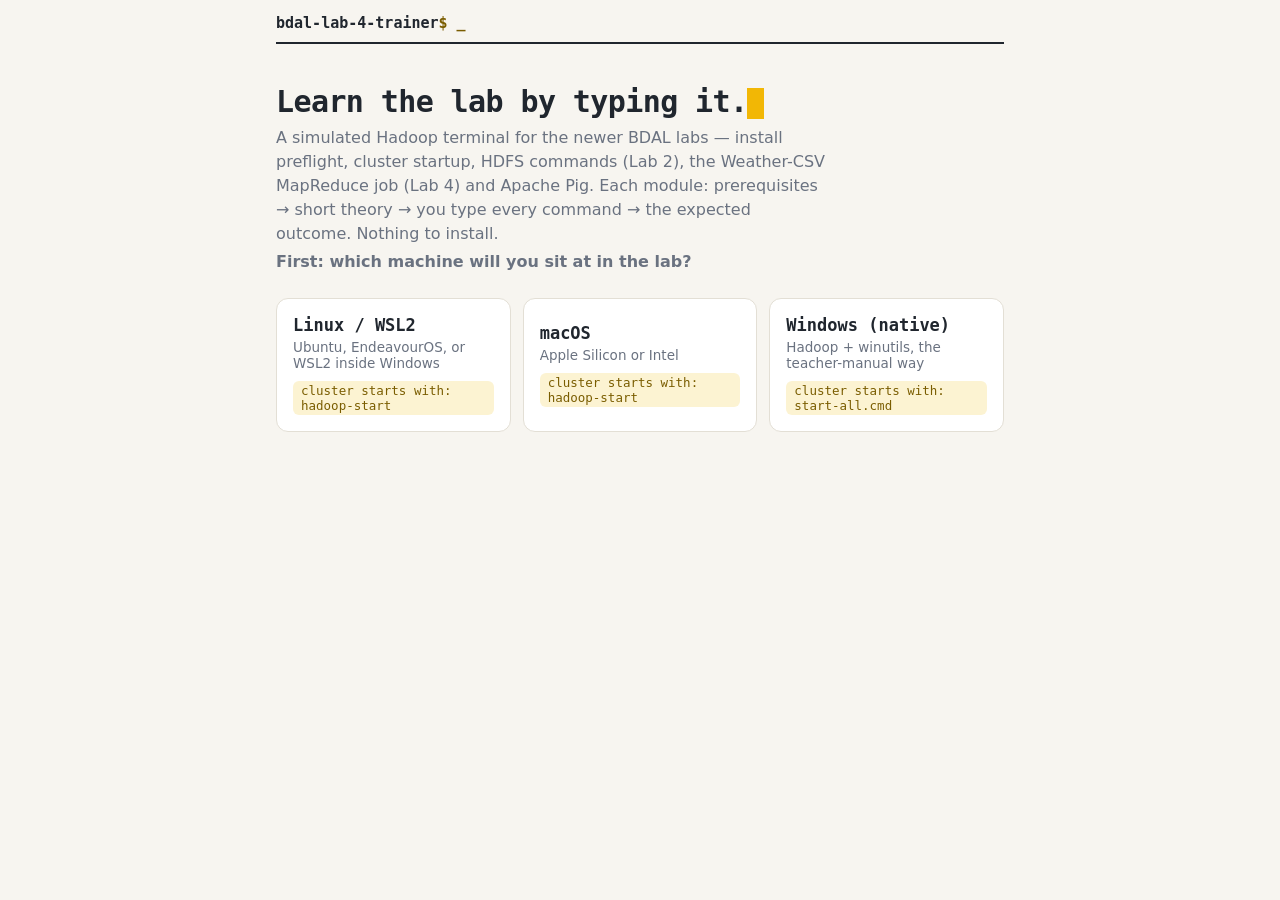
==== index.html @ 5da6accf "BDAL Lab 4 Trainer — preflight, cluster, HDFS, weather-CSV job, Pig in a simulated terminal Forked f" ====
<!doctype html>
<html lang="en">
<head>
<meta charset="utf-8">
<meta name="viewport" content="width=device-width, initial-scale=1">
<title>BDAL Lab 4 Trainer — Weather CSV + Pig, hands-on</title>
<meta name="description" content="Type-to-learn trainer for the BDAL Hadoop labs: cluster startup, HDFS commands (Lab 2) and MapReduce matrix multiplication (Lab 3), in a simulated terminal. Pick your OS and drill the real commands.">
<link rel="icon" href="data:image/svg+xml,%3Csvg xmlns='http://www.w3.org/2000/svg' viewBox='0 0 32 32'%3E%3Crect width='32' height='32' rx='6' fill='%23F2B705'/%3E%3Ctext x='6' y='23' font-family='monospace' font-size='18' font-weight='bold' fill='%2320262E'%3E%24_%3C/text%3E%3C/svg%3E">
<style>
:root {
  --paper: #F7F5F0;
  --card: #FFFFFF;
  --ink: #20262E;
  --muted: #6A7280;
  --line: #E3DFD5;
  --accent: #F2B705;
  --accent-soft: #FCF3D2;
  --accent-ink: #7A5D00;
  --term-bg: #14181D;
  --term-line: #232A33;
  --term-out: #D7DEE8;
  --term-dim: #8A94A3;
  --ok: #2FA36B;
  --ok-soft: #E2F3EA;
  --err: #E05252;
  --err-soft: #FBE9E9;
  --mono: ui-monospace, "Cascadia Code", "JetBrains Mono", Menlo, Consolas, monospace;
  --sans: system-ui, -apple-system, "Segoe UI", Roboto, sans-serif;
}

* { box-sizing: border-box; }
html, body { margin: 0; padding: 0; }
body {
  background: var(--paper);
  color: var(--ink);
  font-family: var(--sans);
  font-size: 16px;
  line-height: 1.5;
  -webkit-font-smoothing: antialiased;
}

#app { max-width: 760px; margin: 0 auto; padding: 0 16px 48px; }

h1, h2, h3, .display {
  font-family: var(--mono);
  letter-spacing: -0.02em;
  line-height: 1.2;
}

a { color: var(--accent-ink); }

/* ---------- header ---------- */
.top {
  display: flex; align-items: center; justify-content: space-between;
  padding: 14px 0 10px; border-bottom: 2px solid var(--ink);
  margin-bottom: 20px;
}
.top .brand { font-family: var(--mono); font-weight: 700; font-size: 15px; cursor: pointer; background: none; border: none; color: var(--ink); padding: 0; }
.top .brand .tail { color: var(--accent-ink); }
.oschip {
  font-family: var(--mono); font-size: 13px; font-weight: 600;
  border: 1.5px solid var(--ink); border-radius: 999px;
  background: var(--accent); color: var(--ink);
  padding: 4px 12px; cursor: pointer;
}
.oschip:hover { background: #ffd23f; }

/* ---------- OS picker ---------- */
.hero { margin: 40px 0 8px; }
.hero h1 { font-size: 30px; margin: 0 0 6px; }
.hero h1 .cursor { display: inline-block; width: 0.55em; height: 1.05em; background: var(--accent); vertical-align: text-bottom; animation: blink 1.2s steps(1) infinite; }
@keyframes blink { 50% { opacity: 0; } }
.hero p { color: var(--muted); margin: 0 0 4px; max-width: 54ch; }
.oslist { display: grid; gap: 12px; grid-template-columns: 1fr; margin-top: 24px; }
@media (min-width: 560px) { .oslist { grid-template-columns: repeat(3, 1fr); } }
.oscard {
  display: block; width: 100%; text-align: left;
  background: var(--card); border: 1.5px solid var(--line); border-radius: 12px;
  padding: 16px; cursor: pointer; font-family: inherit; font-size: inherit; color: inherit;
}
.oscard:hover, .oscard:focus-visible { border-color: var(--ink); }
.oscard .osname { font-family: var(--mono); font-weight: 700; font-size: 17px; display: block; }
.oscard .osdetail { color: var(--muted); font-size: 13.5px; display: block; margin-top: 4px; }
.oscard .oscmd { font-family: var(--mono); font-size: 12.5px; color: var(--accent-ink); background: var(--accent-soft); border-radius: 6px; padding: 2px 8px; display: inline-block; margin-top: 10px; }

/* ---------- home ---------- */
.modlist { display: grid; gap: 14px; }
.modcard {
  background: var(--card); border: 1.5px solid var(--line); border-radius: 12px;
  padding: 16px 16px 14px;
}
.modcard h2 { font-size: 17px; margin: 0 0 2px; }
.modcard .sub { color: var(--muted); font-size: 13.5px; margin: 0 0 12px; }
.modnum { font-family: var(--mono); font-size: 12px; color: var(--accent-ink); background: var(--accent-soft); border-radius: 6px; padding: 1px 8px; display: inline-block; margin-bottom: 8px; }
.btnrow { display: flex; gap: 8px; flex-wrap: wrap; }
.btn {
  font-family: var(--mono); font-size: 13.5px; font-weight: 600;
  border: 1.5px solid var(--ink); border-radius: 8px;
  background: var(--ink); color: #fff; padding: 8px 14px; cursor: pointer;
}
.btn:hover { background: #3a4250; border-color: #3a4250; }
.btn.ghost { background: transparent; color: var(--ink); }
.btn.ghost:hover { background: var(--accent-soft); }
.btn:disabled { opacity: 0.4; cursor: not-allowed; }
.done { color: var(--ok); font-weight: 700; }
.lockhint { color: var(--muted); font-size: 13px; margin-top: 6px; }
.footer { margin-top: 32px; color: var(--muted); font-size: 12.5px; border-top: 1px solid var(--line); padding-top: 14px; }
.footer button { background: none; border: none; color: var(--muted); text-decoration: underline; cursor: pointer; font-size: 12.5px; padding: 0; }

/* ---------- step screen ---------- */
.runhead { display: flex; align-items: baseline; justify-content: space-between; gap: 12px; margin-bottom: 6px; }
.runhead .runtitle { font-family: var(--mono); font-weight: 700; font-size: 14px; }
.runhead .count { font-family: var(--mono); font-size: 12.5px; color: var(--muted); white-space: nowrap; }
.bar { height: 6px; background: var(--line); border-radius: 999px; overflow: hidden; margin-bottom: 18px; }
.bar > div { height: 100%; background: var(--accent); border-radius: 999px; transition: width 0.3s ease; }

.theory {
  background: var(--card); border-left: 4px solid var(--accent);
  border-radius: 0 10px 10px 0; padding: 10px 14px; margin-bottom: 12px;
  font-size: 14.5px;
}
.note {
  background: var(--ok-soft); border-left: 4px solid var(--ok);
  border-radius: 0 10px 10px 0; padding: 8px 14px; margin-bottom: 12px; font-size: 13.5px;
}
.question { font-size: 16.5px; font-weight: 650; margin: 0 0 12px; }
.question .qlabel { font-family: var(--mono); font-size: 11.5px; font-weight: 700; color: var(--accent-ink); text-transform: uppercase; letter-spacing: 0.08em; display: block; margin-bottom: 2px; }

/* ---------- anatomy (first-encounter teaching) ---------- */
.anatomy {
  background: var(--card); border: 1.5px dashed var(--accent);
  border-radius: 10px; padding: 10px 14px; margin-bottom: 12px;
}
.anatomy .alabel {
  font-family: var(--mono); font-size: 11px; font-weight: 700; color: var(--accent-ink);
  text-transform: uppercase; letter-spacing: 0.08em; margin-bottom: 8px;
}
.anatomy .arow { display: grid; grid-template-columns: minmax(72px, auto) 1fr; gap: 4px 10px; align-items: baseline; padding: 3px 0; }
.anatomy .arow code {
  font-family: var(--mono); font-size: 13px; font-weight: 700;
  background: var(--accent-soft); border-radius: 6px; padding: 1px 8px;
  justify-self: start; word-break: break-all;
}
.anatomy .arow span { font-size: 13.5px; color: var(--muted); }

/* ---------- terminal ---------- */
.term {
  background: var(--term-bg); border-radius: 12px; overflow: hidden;
  border: 1.5px solid var(--term-line);
}
.term .tbar { display: flex; align-items: center; gap: 6px; padding: 8px 12px; background: var(--term-line); }
.term .tbar .dot { width: 10px; height: 10px; border-radius: 50%; background: #46505c; }
.term .tbar .tname { font-family: var(--mono); font-size: 11.5px; color: var(--term-dim); margin-left: 6px; }
.scrollback {
  font-family: var(--mono); font-size: 13px; line-height: 1.45;
  color: var(--term-out); padding: 12px 14px 4px;
  max-height: 40vh; min-height: 90px; overflow-y: auto; white-space: pre-wrap; word-break: break-all;
}
.scrollback .in { color: #fff; }
.scrollback .in .pr { color: var(--accent); }
.scrollback .out { color: var(--term-dim); }
.scrollback .bad { color: var(--err); }
.scrollback .good { color: var(--ok); font-weight: 700; }
.inline-input { display: flex; align-items: center; gap: 8px; padding: 6px 14px 12px; }
.inline-input .pr { font-family: var(--mono); font-size: 13px; color: var(--accent); white-space: nowrap; }
.inline-input input {
  flex: 1; background: none; border: none; outline: none;
  font-family: var(--mono); font-size: 16px; color: #fff; caret-color: var(--accent);
  padding: 6px 0; min-width: 0;
}

.stepactions { display: flex; gap: 8px; align-items: center; margin-top: 14px; flex-wrap: wrap; }
.hintbox {
  background: var(--accent-soft); border-left: 4px solid var(--accent);
  border-radius: 0 10px 10px 0; padding: 8px 14px; margin-top: 12px; font-size: 14px;
}
.hintbox code, .theory code, .note code { font-family: var(--mono); font-size: 0.92em; background: rgba(0,0,0,0.06); border-radius: 4px; padding: 0 4px; }
.tally { font-family: var(--mono); font-size: 12px; color: var(--muted); margin-left: auto; }

/* ---------- summary ---------- */
.summary { text-align: center; padding: 40px 0; }
.summary h2 { font-size: 24px; }
.summary .big { font-family: var(--mono); font-size: 44px; font-weight: 700; color: var(--accent-ink); }
.summary p { color: var(--muted); }

/* ---------- test mode ---------- */
.testlog { font-family: var(--mono); font-size: 13px; white-space: pre-wrap; background: var(--card); border-radius: 10px; padding: 14px; }
.testlog .p { color: var(--ok); }
.testlog .f { color: var(--err); }

:focus-visible { outline: 2px solid var(--accent-ink); outline-offset: 2px; }

@media (prefers-reduced-motion: reduce) {
  * { animation: none !important; transition: none !important; }
}

</style>
</head>
<body>
<div id="app"></div>
<script>
/* BDAL Lab 4 Trainer — simulator engine (pure, no DOM).
 * Works in browser (globalThis.BDALEngine) and node (module.exports). */
(function (root) {
'use strict';

var WARN = 'WARN util.NativeCodeLoader: Unable to load native-hadoop library for your platform... using builtin-java classes where applicable';

var WEATHER_CSV = [
  '2025-03-01, 32, 55, Clear', '2025-03-02, 28, 60, Partly Cloudy', '2025-03-03, 15, 70, Rain',
  '2025-03-04, 10, 75, Rain', '2025-03-05, 5, 80, Snow', '2025-03-06, 35, 50, Sunny',
  '2025-03-07, 38, 45, Heatwave', '2025-03-08, 12, 65, Cloudy', '2025-03-09, 8, 85, Snow',
  '2025-03-10, 25, 58, Clear', '2025-03-11, 20, 63, Drizzle', '2025-03-12, 30, 55, Sunny',
  '2025-03-13, 28, 57, Clear', '2025-03-14, 22, 60, Cloudy', '2025-03-15, 18, 67, Rain',
  '2025-03-16, 12, 70, Storm', '2025-03-17, 5, 90, Snow', '2025-03-18, 7, 80, Snow',
  '2025-03-19, 14, 75, Foggy', '2025-03-20, 30, 50, Sunny', '2025-03-21, 33, 45, Clear',
  '2025-03-22, 40, 40, Heatwave', '2025-03-23, 10, 80, Rain', '2025-03-24, 6, 85, Snow',
  '2025-03-25, 15, 70, Rain', '2025-03-26, 22, 65, Partly Cloudy', '2025-03-27, 35, 55, Clear',
  '2025-03-28, 18, 60, Drizzle', '2025-03-29, 25, 58, Cloudy', '2025-03-30, 30, 52, Sunny',
  '2025-03-31, 12, 75, Thunderstorm'
].join('\n');

var JAVA_SRC = '// WeatherDataProcessor.java — Mapper classifies each day, Reducer passes through (see lab folder)';

var STUDENTS_CSV = '1,John,18,A\n2,Alice,19,B\n3,Bob,17,A\n4,David,20,B';
var SCORES_CSV = '1,Math,85\n2,Math,78\n3,Science,90\n4,Math,88';
var SCRIPT_PIG = [
  "students = LOAD 'students.csv' USING PigStorage(',')",
  '    AS (student_id:int, name:chararray, age:int, grade:chararray);',
  '',
  "scores = LOAD 'scores.csv' USING PigStorage(',')",
  '    AS (student_id:int, subject:chararray, score:int);',
  '',
  'filtered_students = FILTER students BY age > 18;',
  'projected_students = FOREACH filtered_students GENERATE name, grade;',
  'sorted_students = ORDER projected_students BY name ASC;',
  'grouped_scores = GROUP scores BY subject;',
  'joined_data = JOIN students BY student_id, scores BY student_id;',
  '',
  'DUMP sorted_students;',
  'DUMP grouped_scores;',
  'DUMP joined_data;'
].join('\n');

function dir(children) { return { type: 'dir', children: children || {} }; }
function file(content) { return { type: 'file', content: content || '' }; }

function createState(os) {
  var local = dir();
  var cwd;
  if (os === 'windows') {
    local.children['C:'] = dir({
      BDA: dir({
        'command3.txt': file('this file moves into hdfs'),
        'exampleput.txt': file('uploaded with put'),
        'Weather.csv': file(WEATHER_CSV),
        'WeatherDataProcessor.java': file(JAVA_SRC)
      }),
      piglab: dir({
        'students.csv': file(STUDENTS_CSV),
        'scores.csv': file(SCORES_CSV),
        'script.pig': file(SCRIPT_PIG)
      })
    });
    cwd = ['C:', 'BDA'];
  } else {
    local.children['~'] = dir({
      kit: dir({
        'Lab-2-HDFS-Basic-Commands': dir({
          'command3.txt': file('this file moves into hdfs'),
          'exampleput.txt': file('uploaded with put')
        })
      }),
      weather: dir({
        'WeatherDataProcessor.java': file(JAVA_SRC),
        'Weather.csv': file(WEATHER_CSV)
      }),
      piglab: dir({
        'students.csv': file(STUDENTS_CSV),
        'scores.csv': file(SCORES_CSV),
        'script.pig': file(SCRIPT_PIG)
      })
    });
    cwd = ['~'];
  }
  return {
    os: os,
    clusterUp: false,
    hdfs: dir({ tmp: dir(), user: dir() }),
    local: local,
    cwd: cwd,
    compiled: false,
    jarBuilt: false,
    jobRuns: 0,
    pids: null,
    pidSeed: 4100
  };
}

// ---------- helpers ----------

function tokenize(input) {
  var tokens = [], cur = '', q = null;
  for (var i = 0; i < input.length; i++) {
    var c = input[i];
    if (q) {
      if (c === q) { q = null; } else { cur += c; }
    } else if (c === '"' || c === "'") {
      q = c;
    } else if (/\s/.test(c)) {
      if (cur) { tokens.push(cur); cur = ''; }
    } else {
      cur += c;
    }
  }
  if (cur) tokens.push(cur);
  return tokens;
}

function ok(output) { return { output: output, ok: true }; }
function err(output) { return { output: output, ok: false }; }

function isUnix(state) { return state.os !== 'windows'; }

// local path -> array of segments from local root, or null if malformed
function localSegs(state, p) {
  p = p.replace(/\\/g, '/');
  var segs;
  if (/^[A-Za-z]:/.test(p)) {
    segs = p.split('/').filter(Boolean);
    segs[0] = segs[0].toUpperCase();
  } else if (p === '~' || p.indexOf('~/') === 0) {
    segs = ['~'].concat(p.slice(2).split('/').filter(Boolean));
  } else if (p.indexOf('/') === 0) {
    // absolute unix path — map /home-ish onto '~' root for simplicity
    segs = ['~'].concat(p.split('/').filter(Boolean));
  } else {
    segs = state.cwd.concat(p.split('/').filter(Boolean));
  }
  var out = [];
  for (var i = 0; i < segs.length; i++) {
    if (segs[i] === '.') continue;
    else if (segs[i] === '..') out.pop();
    else out.push(segs[i]);
  }
  return out;
}

function getNode(rootDir, segs) {
  var node = rootDir;
  for (var i = 0; i < segs.length; i++) {
    if (!node || node.type !== 'dir') return null;
    node = node.children[segs[i]];
  }
  return node || null;
}

function hdfsSegs(p) {
  if (p.indexOf('/') !== 0) p = '/user/student/' + p;
  return p.split('/').filter(Boolean);
}

function hdfsPathStr(segs) { return '/' + segs.join('/'); }

function cwdString(state) {
  if (isUnix(state)) return state.cwd.join('/');
  return state.cwd[0] + '\\' + state.cwd.slice(1).join('\\');
}

// ---------- cluster ----------

var UNIX_DAEMONS = ['NameNode', 'DataNode', 'SecondaryNameNode', 'ResourceManager', 'NodeManager'];
var WIN_DAEMONS = ['NameNode', 'DataNode', 'ResourceManager', 'NodeManager'];

function startCluster(state) {
  if (state.clusterUp) return ok('cluster is already running (check with: jps)');
  state.clusterUp = true;
  var daemons = isUnix(state) ? UNIX_DAEMONS : WIN_DAEMONS;
  state.pids = {};
  var pid = state.pidSeed;
  for (var i = 0; i < daemons.length; i++) {
    pid += 137 + i * 11;
    state.pids[daemons[i]] = pid;
  }
  if (isUnix(state)) {
    return ok('Starting namenodes on [localhost]\nStarting datanodes\nStarting secondary namenodes [localhost]\nStarting resourcemanager\nStarting nodemanagers');
  }
  return ok('starting namenode, logging to console window\nstarting datanode, logging to console window\nstarting yarn daemons\n(4 new console windows opened — leave them open, closing one kills that daemon)');
}

function stopCluster(state) {
  if (!state.clusterUp) return ok('cluster is not running');
  state.clusterUp = false;
  state.pids = null;
  return ok(isUnix(state)
    ? 'Stopping namenodes on [localhost]\nStopping datanodes\nStopping secondary namenodes [localhost]\nStopping resourcemanager\nStopping nodemanagers'
    : 'stopping namenode\nstopping datanode\nstopping yarn daemons');
}

function jps(state) {
  state.pidSeed += 7;
  var lines = [];
  if (state.clusterUp) {
    var names = Object.keys(state.pids);
    for (var i = 0; i < names.length; i++) lines.push(state.pids[names[i]] + ' ' + names[i]);
  }
  lines.push((state.pidSeed + 900) + ' Jps');
  return ok(lines.join('\n'));
}

// ---------- fs (hadoop fs / hdfs dfs) ----------

function connRefused(verb) {
  return err(verb + ': Call From localhost to localhost:9000 failed on connection exception: ' +
    'java.net.ConnectException: Connection refused; For more details see:  http://wiki.apache.org/hadoop/ConnectionRefused\n' +
    '(hint: the cluster is not running — nothing is broken)');
}

function lsEntryLine(name, node, pathPrefix) {
  var full = (pathPrefix === '/' ? '' : pathPrefix) + '/' + name;
  if (node.type === 'dir') {
    return 'drwxr-xr-x   - student supergroup          0 2026-07-28 10:00 ' + full;
  }
  var size = String(node.content.length);
  var pad = '';
  for (var i = size.length; i < 10; i++) pad += ' ';
  return '-rw-r--r--   1 student supergroup ' + pad + size + ' 2026-07-28 10:00 ' + full;
}

function fsCmd(state, args, family) {
  if (!args.length) return err('Usage: ' + family + ' -<command> [args]');
  var sub = args[0];
  var verb = sub.replace(/^-+/, '');
  if (!state.clusterUp) {
    var known = ['-ls', '-mkdir', '-copyFromLocal', '-put', '-copyToLocal', '-get', '-cat', '-rm', '-rmdir',
      '-mv', '-cp', '-du', '-tail', '-touchz', '-count'];
    if (known.indexOf(sub) !== -1) return connRefused(verb);
  }
  var rest = args.slice(1);
  switch (sub) {
    case '-ls': return fsLs(state, rest);
    case '-mkdir': return fsMkdir(state, rest);
    case '-copyFromLocal':
    case '-put': return fsPut(state, rest, verb);
    case '-copyToLocal':
    case '-get': return fsGet(state, rest, verb);
    case '-cat': return fsCat(state, rest);
    case '-rm': return fsRm(state, rest);
    case '-rmdir': return fsRmdir(state, rest);
    case '-mv':
    case '-cp': return fsMvCp(state, rest, verb);
    case '-du': return fsDu(state, rest);
    case '-tail': return fsTail(state, rest);
    case '-touchz': return fsTouchz(state, rest);
    case '-count': return fsCount(state, rest);
    default:
      return err(sub + ': Unknown command');
  }
}

function cloneNode(node) { return JSON.parse(JSON.stringify(node)); }

function fsMvCp(state, rest, verb) {
  var fp = flagsAndPaths(rest);
  if (fp.paths.length < 2) return err('-' + verb + ': Not enough arguments');
  var srcSegs = hdfsSegs(fp.paths[0]);
  var srcNode = getNode(state.hdfs, srcSegs);
  if (!srcNode) return err(verb + ': `' + hdfsPathStr(srcSegs) + "': No such file or directory");
  var dstSegs = hdfsSegs(fp.paths[1]);
  var dstNode = getNode(state.hdfs, dstSegs);
  var parent, finalName;
  if (dstNode && dstNode.type === 'dir') { parent = dstNode; finalName = srcSegs[srcSegs.length - 1]; }
  else if (dstNode) { return err(verb + ': `' + hdfsPathStr(dstSegs) + "': File exists"); }
  else {
    parent = getNode(state.hdfs, dstSegs.slice(0, -1));
    if (!parent || parent.type !== 'dir') return err(verb + ': `' + hdfsPathStr(dstSegs) + "': No such file or directory");
    finalName = dstSegs[dstSegs.length - 1];
  }
  parent.children[finalName] = cloneNode(srcNode);
  if (verb === 'mv') {
    var srcParent = getNode(state.hdfs, srcSegs.slice(0, -1));
    delete srcParent.children[srcSegs[srcSegs.length - 1]];
  }
  return ok(WARN);
}

function sumSize(node) {
  if (node.type === 'file') return node.content.length;
  var total = 0;
  for (var k in node.children) total += sumSize(node.children[k]);
  return total;
}

function humanSize(n) {
  if (n < 1024) return String(n);
  return (n / 1024).toFixed(1) + ' K';
}

function fsDu(state, rest) {
  var fp = flagsAndPaths(rest);
  var human = fp.flags.indexOf('-h') !== -1;
  var p = fp.paths[0] || '/user/student';
  var segs = hdfsSegs(p);
  var node = getNode(state.hdfs, segs);
  if (!node) return err('du: `' + hdfsPathStr(segs) + "': No such file or directory");
  var out = [WARN];
  var entries = node.type === 'dir' ? Object.keys(node.children).sort() : [null];
  for (var i = 0; i < entries.length; i++) {
    var child = entries[i] === null ? node : node.children[entries[i]];
    var full = entries[i] === null ? hdfsPathStr(segs) : hdfsPathStr(segs) + '/' + entries[i];
    var size = sumSize(child);
    var shown = human ? humanSize(size) : String(size);
    out.push(shown + '  ' + shown + '  ' + full);
  }
  return ok(out.join('\n'));
}

function fsTail(state, rest) {
  var fp = flagsAndPaths(rest);
  if (!fp.paths.length) return err('-tail: Not enough arguments');
  var segs = hdfsSegs(fp.paths[0]);
  var node = getNode(state.hdfs, segs);
  if (!node) return err('tail: `' + hdfsPathStr(segs) + "': No such file or directory");
  if (node.type === 'dir') return err('tail: `' + hdfsPathStr(segs) + "': Is a directory");
  var content = node.content;
  var tail = content.length > 1024 ? content.slice(content.length - 1024) : content;
  return ok(WARN + '\n' + tail);
}

function fsTouchz(state, rest) {
  var fp = flagsAndPaths(rest);
  if (!fp.paths.length) return err('-touchz: Not enough arguments');
  var segs = hdfsSegs(fp.paths[0]);
  var existing = getNode(state.hdfs, segs);
  if (existing && existing.type === 'dir') return err('touchz: `' + hdfsPathStr(segs) + "': Is a directory");
  var parent = getNode(state.hdfs, segs.slice(0, -1));
  if (!parent || parent.type !== 'dir') return err('touchz: `' + hdfsPathStr(segs) + "': No such file or directory");
  parent.children[segs[segs.length - 1]] = file('');
  return ok(WARN);
}

function countDirs(node) {
  if (node.type !== 'dir') return 0;
  var n = 1;
  for (var k in node.children) n += countDirs(node.children[k]);
  return n;
}
function countFiles(node) {
  if (node.type === 'file') return 1;
  var n = 0;
  for (var k in node.children) n += countFiles(node.children[k]);
  return n;
}

function fsCount(state, rest) {
  var fp = flagsAndPaths(rest);
  var p = fp.paths[0] || '/user/student';
  var segs = hdfsSegs(p);
  var node = getNode(state.hdfs, segs);
  if (!node) return err('count: `' + hdfsPathStr(segs) + "': No such file or directory");
  return ok(WARN + '\n' +
    '           ' + countDirs(node) + '            ' + countFiles(node) + '                 ' + sumSize(node) + ' ' + hdfsPathStr(segs));
}

function flagsAndPaths(rest) {
  var flags = [], paths = [];
  for (var i = 0; i < rest.length; i++) {
    if (rest[i].indexOf('-') === 0 && !/^-?\/|^-?[A-Za-z]:/.test(rest[i])) flags.push(rest[i]);
    else paths.push(rest[i]);
  }
  return { flags: flags, paths: paths };
}

function fsMkdir(state, rest) {
  var fp = flagsAndPaths(rest);
  if (!fp.paths.length) return err('-mkdir: Not enough arguments');
  var withP = fp.flags.indexOf('-p') !== -1;
  for (var i = 0; i < fp.paths.length; i++) {
    var segs = hdfsSegs(fp.paths[i]);
    var shown = hdfsPathStr(segs);
    if (getNode(state.hdfs, segs)) return err('mkdir: `' + shown + "': File exists");
    var parent = getNode(state.hdfs, segs.slice(0, -1));
    if (!parent || parent.type !== 'dir') {
      if (!withP) return err('mkdir: `' + shown + "': No such file or directory");
      parent = state.hdfs;
      for (var j = 0; j < segs.length - 1; j++) {
        if (!parent.children[segs[j]]) parent.children[segs[j]] = dir();
        parent = parent.children[segs[j]];
      }
    }
    parent.children[segs[segs.length - 1]] = dir();
  }
  return ok(WARN);
}

function fsPut(state, rest, verb) {
  var fp = flagsAndPaths(rest);
  var force = fp.flags.indexOf('-f') !== -1;
  if (fp.paths.length < 2) return err('-' + verb + ': Not enough arguments');
  var srcPath = fp.paths[0], dstPath = fp.paths[1];
  if (/\s/.test(srcPath)) return err(verb + ': unexpected URISyntaxException');
  var srcSegs = localSegs(state, srcPath);
  var srcNode = getNode(state.local, srcSegs);
  if (!srcNode || srcNode.type !== 'file') {
    return err(verb + ": `" + srcPath + "': No such file or directory");
  }
  var name = srcSegs[srcSegs.length - 1];
  var dstSegs = hdfsSegs(dstPath);
  var dstNode = getNode(state.hdfs, dstSegs);
  var parent, finalName;
  if (dstNode && dstNode.type === 'dir') { parent = dstNode; finalName = name; }
  else if (dstNode && dstNode.type === 'file') {
    if (!force) return err(verb + ': `' + hdfsPathStr(dstSegs) + "': File exists");
    parent = getNode(state.hdfs, dstSegs.slice(0, -1)); finalName = dstSegs[dstSegs.length - 1];
  } else {
    parent = getNode(state.hdfs, dstSegs.slice(0, -1));
    if (!parent || parent.type !== 'dir') return err(verb + ': `' + hdfsPathStr(dstSegs) + "': No such file or directory");
    finalName = dstSegs[dstSegs.length - 1];
  }
  if (parent.children[finalName] && !force) {
    return err(verb + ': `' + hdfsPathStr(dstSegs) + '/' + finalName + "': File exists");
  }
  parent.children[finalName] = file(srcNode.content);
  return ok(WARN);
}

function fsGet(state, rest, verb) {
  var fp = flagsAndPaths(rest);
  if (fp.paths.length < 2) return err('-' + verb + ': Not enough arguments');
  var srcSegs = hdfsSegs(fp.paths[0]);
  var srcNode = getNode(state.hdfs, srcSegs);
  var errVerb = verb === 'copyToLocal' ? 'copyToLocal' : 'get';
  if (!srcNode || srcNode.type !== 'file') {
    return err(errVerb + ': `' + hdfsPathStr(srcSegs) + "': No such file or directory");
  }
  var name = srcSegs[srcSegs.length - 1];
  var dstPath = fp.paths[1];
  var dstSegs = localSegs(state, dstPath === '.' ? '.' : dstPath);
  var dstNode = getNode(state.local, dstSegs);
  var parent, finalName;
  if (dstNode && dstNode.type === 'dir') { parent = dstNode; finalName = name; }
  else {
    parent = getNode(state.local, dstSegs.slice(0, -1));
    if (!parent || parent.type !== 'dir') return err(errVerb + ': `' + dstPath + "': No such file or directory");
    finalName = dstSegs[dstSegs.length - 1];
  }
  parent.children[finalName] = file(srcNode.content);
  return ok(WARN);
}

function fsCat(state, rest) {
  var fp = flagsAndPaths(rest);
  if (!fp.paths.length) return err('-cat: Not enough arguments');
  var out = [WARN];
  for (var i = 0; i < fp.paths.length; i++) {
    var segs = hdfsSegs(fp.paths[i]);
    var node = getNode(state.hdfs, segs);
    if (!node) return err('cat: `' + hdfsPathStr(segs) + "': No such file or directory");
    if (node.type === 'dir') return err('cat: `' + hdfsPathStr(segs) + "': Is a directory");
    out.push(node.content);
  }
  return ok(out.join('\n'));
}

function fsRm(state, rest) {
  var fp = flagsAndPaths(rest);
  var recursive = fp.flags.indexOf('-r') !== -1 || fp.flags.indexOf('-R') !== -1;
  if (!fp.paths.length) return err('-rm: Not enough arguments');
  var out = [WARN];
  for (var i = 0; i < fp.paths.length; i++) {
    var segs = hdfsSegs(fp.paths[i]);
    var shown = hdfsPathStr(segs);
    var node = getNode(state.hdfs, segs);
    if (!node) return err('rm: `' + shown + "': No such file or directory");
    if (node.type === 'dir' && !recursive) return err('rm: `' + shown + "': Is a directory");
    var parent = getNode(state.hdfs, segs.slice(0, -1));
    delete parent.children[segs[segs.length - 1]];
    out.push('Deleted ' + shown);
  }
  return ok(out.join('\n'));
}

function fsRmdir(state, rest) {
  var fp = flagsAndPaths(rest);
  if (!fp.paths.length) return err('-rmdir: Not enough arguments');
  var segs = hdfsSegs(fp.paths[0]);
  var shown = hdfsPathStr(segs);
  var node = getNode(state.hdfs, segs);
  if (!node) return err('rmdir: `' + shown + "': No such file or directory");
  if (node.type !== 'dir') return err('rmdir: `' + shown + "': Is not a directory");
  if (Object.keys(node.children).length) return err('rmdir: `' + shown + "': Directory is not empty");
  var parent = getNode(state.hdfs, segs.slice(0, -1));
  delete parent.children[segs[segs.length - 1]];
  return ok(WARN);
}

function fsLs(state, rest) {
  var p = rest.filter(function (a) { return a.indexOf('-') !== 0; })[0] || '/user/student';
  var segs = hdfsSegs(p);
  var node = getNode(state.hdfs, segs);
  var shown = hdfsPathStr(segs);
  if (!node) return err('ls: `' + shown + "': No such file or directory");
  var out = [WARN];
  if (node.type === 'file') {
    out.push(lsEntryLine(segs[segs.length - 1], node, hdfsPathStr(segs.slice(0, -1)) || '/'));
    return ok(out.join('\n'));
  }
  var names = Object.keys(node.children).sort();
  out.push('Found ' + names.length + ' items');
  for (var i = 0; i < names.length; i++) {
    out.push(lsEntryLine(names[i], node.children[names[i]], shown === '/' ? '/' : shown));
  }
  return ok(out.join('\n'));
}

// ---------- local commands ----------

function localLs(state) {
  var node = getNode(state.local, state.cwd);
  var names = Object.keys(node.children).sort();
  return ok(names.join('\n'));
}

function localCd(state, p) {
  if (!p) { state.cwd = isUnix(state) ? ['~'] : ['C:', 'BDA']; return ok(''); }
  var segs = localSegs(state, p);
  var node = getNode(state.local, segs);
  if (!node || node.type !== 'dir') return err('cd: no such file or directory: ' + p);
  state.cwd = segs;
  return ok('');
}

function localMkdir(state, args) {
  var paths = args.filter(function (a) { return a.indexOf('-') !== 0; });
  if (!paths.length) return err('mkdir: missing operand');
  for (var i = 0; i < paths.length; i++) {
    var segs = localSegs(state, paths[i]);
    var parent = getNode(state.local, segs.slice(0, -1));
    if (!parent || parent.type !== 'dir') {
      if (args.indexOf('-p') === -1) return err('mkdir: cannot create directory ‘' + paths[i] + '’: No such file or directory');
      // -p: create the chain
      parent = state.local;
      for (var j = 0; j < segs.length - 1; j++) {
        if (!parent.children[segs[j]]) parent.children[segs[j]] = dir();
        parent = parent.children[segs[j]];
      }
    }
    if (!parent.children[segs[segs.length - 1]]) parent.children[segs[segs.length - 1]] = dir();
  }
  return ok('');
}

// ---------- Lab 4 toolchain (weather job) ----------

var CLASSPATH = '/opt/hadoop/etc/hadoop:/opt/hadoop/share/hadoop/common/lib/*:/opt/hadoop/share/hadoop/common/*:/opt/hadoop/share/hadoop/hdfs/*:/opt/hadoop/share/hadoop/mapreduce/*:/opt/hadoop/share/hadoop/yarn/*';

var WEATHER_PART = [
  '2025-03-01\tHot Day', '2025-03-02\tModerate Weather', '2025-03-03\tRainy Day',
  '2025-03-04\tRainy Day', '2025-03-05\tSnowy Day', '2025-03-06\tHot Day',
  '2025-03-07\tHot Day', '2025-03-08\tModerate Weather', '2025-03-09\tSnowy Day',
  '2025-03-10\tModerate Weather', '2025-03-11\tModerate Weather', '2025-03-12\tHot Day',
  '2025-03-13\tModerate Weather', '2025-03-14\tModerate Weather', '2025-03-15\tRainy Day',
  '2025-03-16\tStormy Weather - Stay Safe!', '2025-03-17\tSnowy Day', '2025-03-18\tSnowy Day',
  '2025-03-19\tModerate Weather', '2025-03-20\tHot Day', '2025-03-21\tHot Day',
  '2025-03-22\tHot Day', '2025-03-23\tRainy Day', '2025-03-24\tSnowy Day',
  '2025-03-25\tRainy Day', '2025-03-26\tModerate Weather', '2025-03-27\tHot Day',
  '2025-03-28\tModerate Weather', '2025-03-29\tModerate Weather', '2025-03-30\tHot Day',
  '2025-03-31\tStormy Weather - Stay Safe!'
].join('\n');

function javac(state, args) {
  var srcName = null;
  for (var i = 0; i < args.length; i++) {
    if (/\.java$/.test(args[i])) srcName = args[i];
  }
  if (!srcName) return err('javac: no source files');
  var hasCp = args.indexOf('-classpath') !== -1 || args.indexOf('-cp') !== -1;
  if (!hasCp) {
    return err('WeatherDataProcessor.java:1: error: package org.apache.hadoop.conf does not exist\n' +
      '(hint: compile against Hadoop’s jars with  -classpath "$(hadoop classpath)")');
  }
  var segs = localSegs(state, srcName);
  var node = getNode(state.local, segs);
  if (!node || node.type !== 'file') return err('javac: file not found: ' + srcName);
  var cwdNode = getNode(state.local, state.cwd);
  cwdNode.children['WeatherDataProcessor.class'] = file('<bytecode>');
  cwdNode.children['WeatherDataProcessor$WeatherMapper.class'] = file('<bytecode>');
  cwdNode.children['WeatherDataProcessor$WeatherReducer.class'] = file('<bytecode>');
  state.compiled = true;
  return ok('');
}

function jarTool(state, args) {
  if (!args.length || args[0].indexOf('-c') !== 0) return err('jar: bad or missing flags (use: jar -cf WeatherDataProcessor.jar *.class)');
  if (!state.compiled) return err('jar: no .class files found — compile first with javac');
  var jarName = null;
  for (var i = 0; i < args.length; i++) {
    if (/\.jar$/.test(args[i])) jarName = args[i];
  }
  if (!jarName) return err('jar: no output jar name given');
  var cwdNode = getNode(state.local, state.cwd);
  cwdNode.children[jarName.split('/').pop()] = file('<jar>');
  state.jarBuilt = true;
  var verbose = args[0].indexOf('v') !== -1;
  return ok(verbose
    ? 'added manifest\nadding: WeatherDataProcessor.class\nadding: WeatherDataProcessor$WeatherMapper.class\nadding: WeatherDataProcessor$WeatherReducer.class'
    : '');
}

function hadoopJar(state, args) {
  if (args.length < 4) return err('Usage: hadoop jar <jar> <mainClass> <input> <output>');
  var jarName = args[0], mainClass = args[1], inPath = args[2], outPath = args[3];
  if (!state.clusterUp) return connRefused('mapreduce');
  var jarNode = getNode(state.local, localSegs(state, jarName));
  if (!jarNode || !state.jarBuilt) return err('Not a valid JAR: ' + jarName);
  if (mainClass !== 'WeatherDataProcessor') return err('java.lang.ClassNotFoundException: ' + mainClass);
  var inSegs = hdfsSegs(inPath);
  if (!getNode(state.hdfs, inSegs)) {
    return err('org.apache.hadoop.mapreduce.lib.input.InvalidInputException: Input path does not exist: hdfs://localhost:9000' + hdfsPathStr(inSegs));
  }
  var outSegs = hdfsSegs(outPath);
  if (getNode(state.hdfs, outSegs)) {
    return err('org.apache.hadoop.mapred.FileAlreadyExistsException: Output directory hdfs://localhost:9000' + hdfsPathStr(outSegs) + ' already exists\n' +
      '(hint: delete it first —  hdfs dfs -rm -r ' + hdfsPathStr(outSegs) + ')');
  }
  var parent = state.hdfs;
  for (var i = 0; i < outSegs.length - 1; i++) {
    if (!parent.children[outSegs[i]]) parent.children[outSegs[i]] = dir();
    parent = parent.children[outSegs[i]];
  }
  parent.children[outSegs[outSegs.length - 1]] = dir({
    '_SUCCESS': file(''),
    'part-r-00000': file(WEATHER_PART)
  });
  state.jobRuns += 1;
  var jobId = 'job_1784959837525_000' + state.jobRuns;
  return ok([
    'INFO client.DefaultNoHARMFailoverProxyProvider: Connecting to ResourceManager at /0.0.0.0:8032',
    'INFO mapreduce.JobSubmitter: number of splits:1',
    'INFO mapreduce.Job: Running job: ' + jobId,
    'INFO mapreduce.Job:  map 0% reduce 0%',
    'INFO mapreduce.Job:  map 100% reduce 0%',
    'INFO mapreduce.Job:  map 100% reduce 100%',
    'INFO mapreduce.Job: Job ' + jobId + ' completed successfully',
    '\tMap input records=31',
    '\tMap output records=31',
    '\tReduce output records=31'
  ].join('\n'));
}

// ---------- preflight + Pig ----------

var PIG_RESULTS = [
  '(Alice,B)',
  '(David,B)',
  '(Math,{(4,Math,88),(2,Math,78),(1,Math,85)})',
  '(Science,{(3,Science,90)})',
  '(1,John,18,A,1,Math,85)',
  '(2,Alice,19,B,2,Math,78)',
  '(3,Bob,17,A,3,Science,90)',
  '(4,David,20,B,4,Math,88)'
].join('\n');

function javaVersion(state) {
  if (state.os === 'windows') {
    return ok('java version "1.8.0_202"\nJava(TM) SE Runtime Environment (build 1.8.0_202-b08)\nJava HotSpot(TM) 64-Bit Server VM (build 25.202-b08, mixed mode)');
  }
  return ok('openjdk version "11.0.27" 2025-04-15\nOpenJDK Runtime Environment (build 11.0.27+6)\nOpenJDK 64-Bit Server VM (build 11.0.27+6, mixed mode)');
}

function echoCmd(state, args) {
  var joined = args.join(' ');
  if (state.os === 'windows') {
    if (/%HADOOP_HOME%/.test(joined)) return ok(joined.replace(/%HADOOP_HOME%/g, 'C:\\hadoop'));
    return ok(joined);
  }
  if (/\$HADOOP_HOME/.test(joined)) return ok(joined.replace(/\$HADOOP_HOME/g, '/home/student/bigdata/hadoop-3.4.1'));
  if (/\$PIG_HOME/.test(joined)) return ok(joined.replace(/\$PIG_HOME/g, '/home/student/bigdata/pig-0.17.0'));
  return ok(joined);
}

function pigCmd(state, args) {
  if (args[0] === '-version' || args[0] === '--version') {
    return ok('Apache Pig version 0.17.0 (r1797386) \ncompiled Jun 02 2017, 15:41:58');
  }
  if (args[0] === '-x' && args[1] === 'local') {
    var scriptName = args[2];
    if (!scriptName) {
      return err('(the interactive grunt> shell is not simulated here — give it the script file: pig -x local script.pig)');
    }
    var node = getNode(state.local, localSegs(state, scriptName));
    if (!node || node.type !== 'file') {
      return err('ERROR 2997: Encountered IOException. File ' + scriptName + ' does not exist\n(hint: cd into the folder that holds script.pig first — the LOAD paths are relative)');
    }
    var cwdNode = getNode(state.local, state.cwd);
    if (!cwdNode.children['students.csv'] || !cwdNode.children['scores.csv']) {
      return err("ERROR 2118: Input path does not exist: file://" + '.../students.csv' + '\n(hint: the script LOADs students.csv and scores.csv from the CURRENT folder)');
    }
    return ok([
      'INFO  org.apache.pig.Main - Apache Pig version 0.17.0 (r1797386)',
      'INFO  org.apache.pig.backend.hadoop.executionengine.HExecutionEngine - Connecting to hadoop file system at: file:///',
      'INFO  org.apache.pig.backend.hadoop.executionengine.mapReduceLayer.MapReduceLauncher - 100% complete',
      'INFO  org.apache.pig.backend.hadoop.executionengine.mapReduceLayer.MapReduceLauncher - Success!',
      PIG_RESULTS
    ].join('\n'));
  }
  if (args[0] === '-x') return err('ERROR: Unrecognized exec type: ' + (args[1] || '') + ' (use: pig -x local script.pig)');
  return err('(this simulator knows: pig -version  and  pig -x local script.pig)');
}

function localCat(state, args) {
  var paths = args.filter(function (a) { return a.indexOf('-') !== 0; });
  if (!paths.length) return err('cat: missing operand');
  var out = [];
  for (var i = 0; i < paths.length; i++) {
    var node = getNode(state.local, localSegs(state, paths[i]));
    if (!node) return err('cat: ' + paths[i] + ': No such file or directory');
    if (node.type === 'dir') return err('cat: ' + paths[i] + ': Is a directory');
    out.push(node.content);
  }
  return ok(out.join('\n'));
}

// ---------- dispatch ----------

function notFound(state, cmd) {
  var msg = isUnix(state)
    ? 'zsh: command not found: ' + cmd
    : "'" + cmd + "' is not recognized as an internal or external command";
  return err(msg);
}

function runCommand(state, input) {
  var tokens = tokenize(String(input || '').trim());
  if (!tokens.length) return ok('');
  var cmd = tokens[0];

  // cluster lifecycle (per OS)
  if (cmd === 'hadoop-start' || cmd === 'hadoop-stop') {
    if (!isUnix(state)) {
      var r = notFound(state, cmd);
      r.output += '\n(on native Windows the cluster starts with: start-all.cmd / stops with: stop-all.cmd)';
      return r;
    }
    return cmd === 'hadoop-start' ? startCluster(state) : stopCluster(state);
  }
  if (cmd === 'start-all.cmd' || cmd === 'stop-all.cmd') {
    if (isUnix(state)) {
      var r2 = notFound(state, cmd);
      r2.output += '\n(on Linux/Mac this cluster starts with: hadoop-start / stops with: hadoop-stop)';
      return r2;
    }
    return cmd === 'start-all.cmd' ? startCluster(state) : stopCluster(state);
  }

  if (cmd === 'jps') return jps(state);

  if (cmd === 'hadoop' || cmd === 'hdfs') {
    var sub = tokens[1];
    if ((cmd === 'hadoop' && sub === 'fs') || (cmd === 'hdfs' && sub === 'dfs')) {
      return fsCmd(state, tokens.slice(2), cmd === 'hadoop' ? 'hadoop fs' : 'hdfs dfs');
    }
    if (cmd === 'hadoop' && sub === 'classpath') return ok(CLASSPATH);
    if (cmd === 'hadoop' && sub === 'jar') return hadoopJar(state, tokens.slice(2));
    if (cmd === 'hadoop' && sub === 'version') {
      var ver = state.os === 'windows' ? '3.3.6' : '3.4.1';
      return ok('Hadoop ' + ver + '\nSource code repository https://github.com/apache/hadoop.git\nCompiled with protoc\nThis command was run using /opt/hadoop/share/hadoop/common/hadoop-common-' + ver + '.jar');
    }
    if (cmd === 'hdfs' && sub === 'dfsadmin') {
      if (tokens[2] !== '-report') return err('dfsadmin: unknown option ' + (tokens[2] || '') + ' (try: hdfs dfsadmin -report)');
      if (!state.clusterUp) return connRefused('report');
      var used = 4096 + JSON.stringify(state.hdfs).length;
      return ok([
        'Configured Capacity: 250790436864 (233.57 GB)',
        'Present Capacity: 198654312448 (185.01 GB)',
        'DFS Remaining: 198654308352 (185.01 GB)',
        'DFS Used: ' + used + ' (' + (used / 1024).toFixed(1) + ' KB)',
        'DFS Used%: 0.00%',
        'Live datanodes (1):',
        '',
        'Name: 127.0.0.1:9866 (localhost)',
        'Hostname: localhost',
        'Decommission Status : Normal',
        'DFS Used: ' + used,
        'Last contact: just now'
      ].join('\n'));
    }
    return err(cmd + ' ' + (sub || '') + ': unknown subcommand (try: ' + (cmd === 'hadoop' ? 'hadoop fs -…' : 'hdfs dfs -…') + ')');
  }

  if (cmd === 'javac') return javac(state, tokens.slice(1));
  if (cmd === 'jar') return jarTool(state, tokens.slice(1));

  if (cmd === 'java' && tokens[1] === '-version') return javaVersion(state);
  if (cmd === 'java') return err('Usage: java -version   (running programs by hand is not part of the lab — hadoop jar does that)');
  if (cmd === 'pig') return pigCmd(state, tokens.slice(1));
  if (cmd === 'echo') return echoCmd(state, tokens.slice(1));

  if (cmd === 'ls' || cmd === 'dir') return localLs(state);
  if (cmd === 'cd') return localCd(state, tokens[1]);
  if (cmd === 'pwd') return ok(cwdString(state));
  if (cmd === 'mkdir') return localMkdir(state, tokens.slice(1));
  if (cmd === 'cat' || cmd === 'type') return localCat(state, tokens.slice(1));

  return notFound(state, cmd);
}

var api = { createState: createState, runCommand: runCommand, WARN: WARN, cwdString: cwdString };
root.BDALEngine = api;
if (typeof module !== 'undefined' && module.exports) module.exports = api;

})(typeof globalThis !== 'undefined' ? globalThis : this);

</script>
<script>
/* BDAL Lab 4 Trainer — lesson data. Pure data + generators; engine passed in where needed.
 * Step: { theory?, question, hints:[h1,h2], answer(os), check(state,result,input), note? } */
(function (root) {
'use strict';

// ---------- helpers ----------

function hnode(state, path) {
  var segs = path.split('/').filter(Boolean);
  var node = state.hdfs;
  for (var i = 0; i < segs.length; i++) {
    if (!node || node.type !== 'dir') return null;
    node = node.children[segs[i]];
  }
  return node || null;
}

function lnode(state, segs) {
  var node = state.local;
  for (var i = 0; i < segs.length; i++) {
    if (!node || node.type !== 'dir') return null;
    node = node.children[segs[i]];
  }
  return node || null;
}

function cwdHas(state, name) {
  var node = lnode(state, state.cwd.concat([name]));
  return !!node;
}

function isWin(os) { return os === 'windows'; }

// canonical per-OS fragments
function startCmd(os) { return isWin(os) ? 'start-all.cmd' : 'hadoop-start'; }
function kitCd(os) { return isWin(os) ? 'cd C:/BDA' : 'cd ~/kit/Lab-2-HDFS-Basic-Commands'; }
function weatherCd(os) { return isWin(os) ? 'cd C:/BDA' : 'cd ~/weather'; }
function pigCd(os) { return isWin(os) ? 'cd C:/piglab' : 'cd ~/piglab'; }
function localRef(os, name) { return isWin(os) ? 'C:/BDA/' + name : name; }
function catCmd(os, name) { return isWin(os) ? 'type ' + name : 'cat ' + name; }
function echoHome(os) { return isWin(os) ? 'echo %HADOOP_HOME%' : 'echo $HADOOP_HOME'; }
function javacCmd(os) {
  return isWin(os)
    ? 'javac -classpath "%HADOOP_HOME%\\share\\hadoop\\common\\*;%HADOOP_HOME%\\share\\hadoop\\mapreduce\\*" -d . WeatherDataProcessor.java'
    : 'javac -classpath "$(hadoop classpath)" -d . WeatherDataProcessor.java';
}
function jarCmd(os) {
  return isWin(os) ? 'jar -cvf WeatherDataProcessor.jar -C . .' : 'jar -cf WeatherDataProcessor.jar *.class';
}

// ---------- generic step builders ----------

function stepStart() {
  return {
    theory: 'A Hadoop cluster is a team of daemon (background) processes — NameNode, DataNode, ResourceManager, NodeManager… They never start by themselves: every lab session begins by starting them.',
    question: 'Start your Hadoop cluster.',
    hints: ['One short command starts everything. On Linux/Mac it is a hyphenated word; on Windows it is a .cmd script.',
      'It begins with “start” on Windows, and with “hadoop-” on Linux/Mac.'],
    answer: startCmd,
    anatomy: function (os) {
      return [[startCmd(os), 'one script that starts every daemon at once (its twin, ' + (os === 'windows' ? 'stop-all.cmd' : 'hadoop-stop') + ', stops them)']];
    },
    check: function (state) { return state.clusterUp; }
  };
}

function stepJps() {
  return {
    theory: 'jps lists the running Java processes — it is THE health check. Expect 5 daemons on Linux/Mac, 4 on native Windows (no SecondaryNameNode there). If a daemon is missing, nothing else will work.',
    question: 'Verify the cluster daemons are actually running.',
    hints: ['It is a 3-letter command: Java Process Status.', 'Just type the three letters.'],
    answer: function () { return 'jps'; },
    anatomy: function () { return [['jps', 'Java Process Status — lists every running Java daemon with its process id']]; },
    check: function (state, result, input) { return result.ok && /^jps$/.test(input.trim()); }
  };
}

function stepLsRoot(expectText) {
  return {
    theory: 'HDFS is a SEPARATE filesystem living inside those daemons — your normal files are not in it. You reach it with `hadoop fs -…` (or `hdfs dfs -…`, identical). Web view: http://localhost:9870 → Utilities. Jobs: http://localhost:8088.',
    question: 'List the ROOT directory of HDFS.',
    hints: ['hadoop fs -ls needs a path; the HDFS root is “/”.', 'Shape: hadoop fs -ls <path>  — the root path is a single slash.'],
    answer: function () { return 'hadoop fs -ls /'; },
    anatomy: function () {
      return [['hadoop fs', 'talk to HDFS (not your normal disk)'],
        ['-ls', 'list a directory'],
        ['/', 'which one — a single slash is the HDFS root']];
    },
    check: function (state, result, input) {
      return result.ok && /-ls\s+\/\s*$/.test(input) && (!expectText || result.output.indexOf(expectText) !== -1);
    }
  };
}

function stepMkdir(path, theory) {
  return {
    theory: theory,
    question: 'Create the directory ' + path + ' in HDFS.',
    hints: ['The fs subcommand is -mkdir, and HDFS paths start at “/”.', 'Shape: hadoop fs -mkdir ' + path],
    answer: function () { return 'hadoop fs -mkdir ' + path; },
    anatomy: function () {
      return [['hadoop fs', 'talk to HDFS'],
        ['-mkdir', 'make a directory'],
        [path, 'where to make it (leading / = from the HDFS root)']];
    },
    check: function (state) { var n = hnode(state, path); return !!n && n.type === 'dir'; }
  };
}

function stepLs(path, mustContain) {
  return {
    question: 'List ' + path + ' to confirm.',
    hints: ['Same -ls as before, different path.', 'Shape: hadoop fs -ls ' + path],
    answer: function () { return 'hadoop fs -ls ' + path; },
    anatomy: function () {
      return [['hadoop fs', 'talk to HDFS'], ['-ls', 'list a directory'], [path, 'the directory to look inside']];
    },
    check: function (state, result, input) {
      return result.ok && input.indexOf('-ls') !== -1 && result.output.indexOf(mustContain) !== -1;
    }
  };
}

function stepCd(cdCmd, theory) {
  return {
    theory: theory,
    question: 'Move into the folder that holds the sample files.',
    hints: ['Plain shell cd — no hadoop involved.', 'Shape: ' + cdCmd('linux') + '   (Windows: ' + cdCmd('windows') + ')'],
    answer: cdCmd,
    anatomy: function (os) {
      return [['cd', 'change directory — plain shell, no hadoop'],
        [cdCmd(os).slice(3), 'the local folder holding the sample files']];
    },
    check: function (state, result, input) {
      if (!result.ok || !/^cd\s/.test(input.trim())) return false;
      var last = state.cwd[state.cwd.length - 1];
      return last === 'Lab-2-HDFS-Basic-Commands' || last === 'BDA';
    }
  };
}

function stepPut(fileName, hdfsDir, opts) {
  opts = opts || {};
  var verb = opts.useAlias ? '-put' : '-copyFromLocal';
  return {
    theory: opts.theory,
    note: opts.note,
    question: 'Copy the LOCAL file ' + fileName + ' into HDFS directory ' + hdfsDir + (opts.useAlias ? ' (use the short alias this time).' : '.'),
    hints: ['Local → HDFS is -copyFromLocal (or its alias -put). Arguments: local source first, HDFS destination second.',
      'Shape: hadoop fs ' + verb + ' ' + fileName + ' ' + hdfsDir + '   (Windows: give the full C:/… path to the file)'],
    answer: function (os) { return 'hadoop fs ' + verb + ' ' + localRef(os, fileName) + ' ' + hdfsDir; },
    anatomy: function (os) {
      return [['hadoop fs', 'talk to HDFS'],
        [verb, 'copy local \u2192 HDFS' + (opts.useAlias ? ' (alias of -copyFromLocal)' : ' (alias: -put)')],
        [localRef(os, fileName), 'SOURCE: the file on your disk'],
        [hdfsDir, 'DESTINATION: a directory in HDFS']];
    },
    check: function (state) { var n = hnode(state, hdfsDir + '/' + fileName); return !!n && n.type === 'file'; }
  };
}

function stepLocalMkdir(dirName) {
  return {
    theory: 'Downloads out of HDFS need a landing folder on your normal disk — make one.',
    question: 'Create a LOCAL folder called ' + dirName + ' (in your current directory).',
    hints: ['Plain shell mkdir, not hadoop fs.', 'Shape: mkdir -p ' + dirName],
    answer: function (os) { return isWin(os) ? 'mkdir ' + dirName : 'mkdir -p ' + dirName; },
    anatomy: function (os) {
      var rows = [['mkdir', 'make a LOCAL folder (your disk, not HDFS)']];
      if (!isWin(os)) rows.push(['-p', 'no complaint if it already exists']);
      rows.push([dirName, 'the folder name']);
      return rows;
    },
    check: function (state) { return cwdHas(state, dirName); }
  };
}

function stepGet(hdfsPath, localDir, opts) {
  opts = opts || {};
  var verb = opts.useAlias ? '-get' : '-copyToLocal';
  var fname = hdfsPath.split('/').pop();
  return {
    theory: opts.theory,
    note: opts.note,
    question: 'Copy ' + hdfsPath + ' OUT of HDFS into your local ' + localDir + ' folder' + (opts.useAlias ? ' (short alias).' : '.'),
    hints: ['HDFS → local is -copyToLocal (or its alias -get). HDFS source first, local destination second — the mirror image of put.',
      'Shape: hadoop fs ' + verb + ' ' + hdfsPath + ' ' + localDir + '/'],
    answer: function () { return 'hadoop fs ' + verb + ' ' + hdfsPath + ' ' + localDir + '/'; },
    anatomy: function () {
      return [['hadoop fs', 'talk to HDFS'],
        [verb, 'copy HDFS \u2192 local' + (opts.useAlias ? ' (alias of -copyToLocal)' : ' (alias: -get)')],
        [hdfsPath, 'SOURCE: the file in HDFS'],
        [localDir + '/', 'DESTINATION: your local folder']];
    },
    check: function (state) {
      return cwdHas(state, localDir) && !!lnode(state, state.cwd.concat([localDir, fname]));
    }
  };
}

function stepCat(hdfsPath, contentFragment) {
  return {
    theory: '-cat prints a file’s contents straight from HDFS — the quickest way to check what is inside.',
    question: 'Show the contents of ' + hdfsPath + '.',
    hints: ['Same idea as Unix cat, but as an fs subcommand.', 'Shape: hadoop fs -cat ' + hdfsPath],
    answer: function () { return 'hadoop fs -cat ' + hdfsPath; },
    anatomy: function () {
      return [['hadoop fs', 'talk to HDFS'], ['-cat', 'print a file\u2019s contents'], [hdfsPath, 'the file to read']];
    },
    check: function (state, result, input) {
      return result.ok && input.indexOf('-cat') !== -1 && result.output.indexOf(contentFragment) !== -1;
    }
  };
}

function stepRmFile(hdfsPath, theory) {
  return {
    theory: theory,
    question: 'Delete the FILE ' + hdfsPath + ' from HDFS.',
    hints: ['-rm deletes files (it refuses directories without -r).', 'Shape: hadoop fs -rm ' + hdfsPath],
    answer: function () { return 'hadoop fs -rm ' + hdfsPath; },
    anatomy: function () {
      return [['hadoop fs', 'talk to HDFS'], ['-rm', 'delete a FILE (refuses directories)'], [hdfsPath, 'the file to delete']];
    },
    check: function (state, result, input) { return result.ok && input.indexOf('-rm') !== -1 && !hnode(state, hdfsPath); }
  };
}

function stepRmdir(hdfsPath) {
  return {
    theory: '-rmdir removes a directory ONLY if it is empty — it is the safe delete. (You just emptied this one.)',
    question: 'Remove the now-empty directory ' + hdfsPath + '.',
    hints: ['Not -rm this time — the empty-only variant.', 'Shape: hadoop fs -rmdir ' + hdfsPath],
    answer: function () { return 'hadoop fs -rmdir ' + hdfsPath; },
    anatomy: function () {
      return [['hadoop fs', 'talk to HDFS'], ['-rmdir', 'delete a directory ONLY if empty'], [hdfsPath, 'the empty directory']];
    },
    check: function (state, result, input) { return result.ok && input.indexOf('-rmdir') !== -1 && !hnode(state, hdfsPath); }
  };
}

function stepRmR(hdfsPath, theory) {
  return {
    theory: theory,
    question: 'Delete ' + hdfsPath + ' and EVERYTHING inside it, in one command.',
    hints: ['-rm plus the recursive flag.', 'Shape: hadoop fs -rm -r ' + hdfsPath],
    answer: function () { return 'hadoop fs -rm -r ' + hdfsPath; },
    anatomy: function () {
      return [['hadoop fs', 'talk to HDFS'], ['-rm', 'delete'], ['-r', 'recursive: the directory AND everything inside'], [hdfsPath, 'what to wipe']];
    },
    check: function (state, result, input) { return result.ok && /-rm\s+-r/.test(input) && !hnode(state, hdfsPath); }
  };
}

// ---------- preflight steps ----------

function stepJavaVersion() {
  return {
    theory: 'PREREQUISITES for the labs: a JDK (Java 11 on Linux/Mac, Java 8 on native Windows), Hadoop extracted with HADOOP_HOME + PATH set, and Apache Pig 0.17.0 the same way. Before ANY lab, prove each one answers. First: Java.',
    question: 'Check which Java version is installed.',
    hints: ['The java launcher has a -version flag.', 'Shape: java -version   (note: ONE dash)'],
    answer: function () { return 'java -version'; },
    anatomy: function () {
      return [['java', 'the Java launcher — Hadoop and Pig both run on it'],
        ['-version', 'print the installed version (one dash, unlike most tools)']];
    },
    check: function (state, result, input) { return result.ok && /^java\s+-+version$/.test(input.trim()); }
  };
}

function stepHadoopVersion() {
  return {
    theory: 'Know your Hadoop version: 3.x uses web UI port 9870 — old manuals say 50070, which is 2.x. Version mismatches are the #1 source of “why doesn’t my machine match the manual”.',
    question: 'Print which Hadoop version you are running.',
    hints: ['Plain hadoop subcommand, no dash.', 'Shape: hadoop version'],
    answer: function () { return 'hadoop version'; },
    anatomy: function () {
      return [['hadoop', 'the hadoop launcher'], ['version', 'print the installed version (no dash!)']];
    },
    check: function (state, result, input) { return result.ok && /^hadoop\s+version$/.test(input.trim()); }
  };
}

function stepEchoHome() {
  return {
    theory: 'Hadoop’s scripts find their install through the HADOOP_HOME environment variable. If it is empty, every hadoop command dies with “command not found” — check it before blaming anything else.',
    question: 'Print the value of the HADOOP_HOME environment variable.',
    hints: ['echo the variable. Linux/Mac: $NAME · Windows: %NAME%.', 'Shape: ' + echoHome('linux') + '   (Windows: ' + echoHome('windows') + ')'],
    answer: echoHome,
    anatomy: function (os) {
      return [['echo', 'print whatever follows'],
        [isWin(os) ? '%HADOOP_HOME%' : '$HADOOP_HOME', 'the variable that points at the Hadoop install folder']];
    },
    check: function (state, result, input) {
      return result.ok && /echo/.test(input) && /HADOOP_HOME/.test(input) && /hadoop/i.test(result.output);
    }
  };
}

function stepPigVersion(opts) {
  opts = opts || {};
  return {
    theory: opts.theory,
    question: 'Prove Pig is installed: print its version.',
    hints: ['Same pattern as java: the launcher plus -version.', 'Shape: pig -version'],
    answer: function () { return 'pig -version'; },
    anatomy: function () {
      return [['pig', 'the Pig launcher (works once PIG_HOME/bin is on PATH)'],
        ['-version', 'print the installed version — the lab asks for this as PROOF of install']];
    },
    check: function (state, result, input) {
      return result.ok && /^pig\s+-+version$/.test(input.trim()) && result.output.indexOf('0.17.0') !== -1;
    }
  };
}

// ---------- weather (Lab 4) steps ----------

function stepWeatherCd() {
  return {
    theory: 'Weather.csv and WeatherDataProcessor.java sit on your LOCAL disk — go to them first, so every later command can use bare filenames.',
    question: 'Move into the folder holding Weather.csv and WeatherDataProcessor.java.',
    hints: ['Plain cd.', 'Shape: cd ~/weather   (Windows: cd C:/BDA)'],
    answer: weatherCd,
    anatomy: function (os) {
      return [['cd', 'change directory — plain shell'],
        [weatherCd(os).slice(3), 'the local folder with the weather lab files']];
    },
    check: function (state, result, input) {
      if (!result.ok || !/^cd\s/.test(input.trim())) return false;
      var last = state.cwd[state.cwd.length - 1];
      return last === 'weather' || last === 'BDA';
    }
  };
}

function stepCatLocal(fileName, fragment, theory, note) {
  return {
    theory: theory,
    note: note,
    question: 'Look inside the LOCAL file ' + fileName + ' before doing anything with it.',
    hints: ['Plain shell — cat on Linux/Mac, type on Windows. No hadoop.', 'Shape: cat ' + fileName + '   (Windows: type ' + fileName + ')'],
    answer: function (os) { return catCmd(os, fileName); },
    anatomy: function (os) {
      return [[isWin(os) ? 'type' : 'cat', 'print a LOCAL file (your disk — no hadoop involved)'],
        [fileName, 'the file to inspect — never feed a job a file you haven\u2019t looked at']];
    },
    check: function (state, result, input) {
      return result.ok && result.output.indexOf(fragment) !== -1 && input.indexOf('hadoop') === -1;
    }
  };
}

function stepJavacW() {
  return {
    theory: 'The weather program is YOUR Java code — Hadoop has no built-in jar for it. Compile it against Hadoop’s libraries by passing Hadoop’s classpath to javac. (The mapper classifies each day: snow → storm → rain → hot ≥30 → cold <10 → moderate, in that priority order.)',
    question: 'Compile WeatherDataProcessor.java against the Hadoop classpath.',
    hints: ['javac needs -classpath <hadoop’s jars> and the .java file. On Linux/Mac splice the classpath in with "$(hadoop classpath)".',
      'Shape: javac -classpath "$(hadoop classpath)" -d . WeatherDataProcessor.java'],
    answer: javacCmd,
    anatomy: function (os) {
      return [['javac', 'the Java compiler'],
        [os === 'windows' ? '-classpath "%HADOOP_HOME%\\...\\*"' : '-classpath "$(hadoop classpath)"', 'let it see Hadoop\u2019s libraries while compiling'],
        ['-d .', 'drop the .class files right here'],
        ['WeatherDataProcessor.java', 'your source file']];
    },
    check: function (state) { return state.compiled; }
  };
}

function stepJarW() {
  return {
    theory: 'MapReduce wants ONE .jar file, not loose .class files — package the three classes you just compiled (main + $WeatherMapper + $WeatherReducer).',
    question: 'Package the compiled classes into WeatherDataProcessor.jar.',
    hints: ['The jar tool with -cf <name.jar> <what to include>.', 'Shape: jar -cf WeatherDataProcessor.jar *.class'],
    answer: jarCmd,
    anatomy: function (os) {
      return [['jar', 'the packager'],
        [os === 'windows' ? '-cvf' : '-cf', 'Create a File (v = list what goes in)'],
        ['WeatherDataProcessor.jar', 'the output jar name'],
        [os === 'windows' ? '-C . .' : '*.class', 'what to pack: the compiled classes']];
    },
    check: function (state) { return state.jarBuilt; }
  };
}

function stepRunJobW(inPath, outPath) {
  return {
    theory: 'hadoop jar <jar> <MainClass> <input> <output> submits the job to YARN. The output directory must NOT exist yet — MapReduce refuses to overwrite. Expect the counters to say 31 records in AND 31 out: every date is unique, so the reducer just passes each one through (an “identity” reducer).',
    question: 'Run the job: input ' + inPath + ', output ' + outPath + '.',
    hints: ['hadoop jar, then the jar file, then the main class name (WeatherDataProcessor), then input path, then output path.',
      'Shape: hadoop jar WeatherDataProcessor.jar WeatherDataProcessor ' + inPath + ' ' + outPath],
    answer: function () { return 'hadoop jar WeatherDataProcessor.jar WeatherDataProcessor ' + inPath + ' ' + outPath; },
    anatomy: function () {
      return [['hadoop jar', 'run a MapReduce program from a jar'],
        ['WeatherDataProcessor.jar', 'which jar'],
        ['WeatherDataProcessor', 'the main class inside it'],
        [inPath, 'input: your data in HDFS'],
        [outPath, 'output dir \u2014 must NOT exist yet']];
    },
    check: function (state) { return !!hnode(state, outPath + '/part-r-00000'); }
  };
}

function stepReadResultW(outPath) {
  return {
    theory: 'Reducers write part-r-00000 (+ a _SUCCESS marker). The output is date-sorted — the shuffle sorts keys. Traps to spot: “Drizzle” days come out Moderate (the code checks contains("rain") — drizzle doesn’t contain it), “Thunderstorm” is Stormy (contains "storm"), and there is NO Cold Day — every sub-10° day is also Snow/Rain, which win first.',
    note: 'In the REAL lab the task also says: change the six weatherMessage.set("…") strings to YOUR OWN messages before compiling — everyone’s output text must differ. Only the strings change; the classification pattern stays exactly this.',
    question: 'Read the job result from ' + outPath + '.',
    hints: ['It is just -cat on the part file.', 'Shape: hadoop fs -cat ' + outPath + '/part-r-00000'],
    answer: function () { return 'hadoop fs -cat ' + outPath + '/part-r-00000'; },
    anatomy: function () {
      return [['hadoop fs -cat', 'print a file from HDFS'],
        [outPath + '/part-r-00000', 'the reducer\u2019s output file (r = reducer, 00000 = first one)']];
    },
    check: function (state, result, input) {
      return result.ok && input.indexOf('-cat') !== -1 && result.output.indexOf('Stormy') !== -1 && result.output.indexOf('Hot Day') !== -1;
    }
  };
}

// ---------- Pig steps ----------

function stepPigCd() {
  return {
    theory: 'The Pig lab runs in LOCAL mode (-x local): no cluster needed, files read straight from your disk. The script LOADs students.csv and scores.csv with RELATIVE paths — so you must be standing in their folder.',
    question: 'Move into the folder holding the Pig lab files.',
    hints: ['Plain cd.', 'Shape: cd ~/piglab   (Windows: cd C:/piglab)'],
    answer: pigCd,
    anatomy: function (os) {
      return [['cd', 'change directory'],
        [pigCd(os).slice(3), 'the folder with students.csv, scores.csv and script.pig']];
    },
    check: function (state, result, input) {
      if (!result.ok || !/^cd\s/.test(input.trim())) return false;
      return state.cwd[state.cwd.length - 1] === 'piglab';
    }
  };
}

function stepPigLs() {
  return {
    theory: 'Never run a script blind — first confirm all three files are actually here.',
    question: 'List the files in this folder.',
    hints: ['Plain local listing — ls (Windows also accepts dir).', 'Shape: ls'],
    answer: function (os) { return isWin(os) ? 'dir' : 'ls'; },
    anatomy: function (os) { return [[isWin(os) ? 'dir' : 'ls', 'list the LOCAL folder — expect students.csv, scores.csv, script.pig']]; },
    check: function (state, result, input) {
      return result.ok && /^(ls|dir)\b/.test(input.trim()) && result.output.indexOf('script.pig') !== -1;
    }
  };
}

function stepPigRun() {
  return {
    theory: 'pig -x local script.pig runs the whole script through Pig’s local engine. The script does all five required operations: FILTER (age > 18) → FOREACH/GENERATE (project name, grade) → ORDER (sort by name) → GROUP (scores by subject) → JOIN (students ⋈ scores on student_id), then DUMPs each result.',
    question: 'Run the Pig script in local mode.',
    hints: ['pig, the execution-mode flag with “local”, then the script file.', 'Shape: pig -x local script.pig'],
    answer: function () { return 'pig -x local script.pig'; },
    anatomy: function () {
      return [['pig', 'the Pig launcher'],
        ['-x local', 'eXecution mode: local disk, no Hadoop cluster involved'],
        ['script.pig', 'the Pig Latin script to run']];
    },
    check: function (state, result, input) {
      return result.ok && /pig\s+-x\s+local\s+script\.pig/.test(input) && result.output.indexOf('(Alice,B)') !== -1;
    }
  };
}

// ---------- modules ----------

var MODULES = [
  {
    id: 'm1',
    title: 'Preflight — prove the install',
    subtitle: 'java · hadoop version · HADOOP_HOME · pig -version',
    setup: function (engine, os) { return engine.createState(os); },
    steps: [
      stepJavaVersion(),
      stepHadoopVersion(),
      stepEchoHome(),
      stepPigVersion({ theory: 'Pig setup = download pig-0.17.0.tar.gz → extract → export PIG_HOME=<folder> and add $PIG_HOME/bin to PATH. Then this one command is the proof the lab sheet asks for.' })
    ]
  },
  {
    id: 'm2',
    title: 'Boot the cluster',
    subtitle: 'start · jps · first look at HDFS',
    setup: function (engine, os) { return engine.createState(os); },
    steps: [
      stepStart(),
      stepJps(),
      stepLsRoot('Found 2 items')
    ]
  },
  {
    id: 'm3',
    title: 'HDFS commands — Lab 2',
    subtitle: 'mkdir · put/get · cat · rm — the full lab sheet',
    setup: function (engine, os) {
      var s = engine.createState(os);
      engine.runCommand(s, os === 'windows' ? 'start-all.cmd' : 'hadoop-start');
      return s;
    },
    steps: [
      stepMkdir('/dir1', '-mkdir creates a directory in HDFS — on the cluster, not on your disk.'),
      stepLs('/', '/dir1'),
      stepMkdir('/dir1/newdir', 'Paths nest exactly like a normal filesystem — a directory inside a directory.'),
      stepCd(kitCd, 'The sample files live on your LOCAL disk. Local paths with SPACES break Hadoop commands — so we cd into the folder and use bare filenames.'),
      stepPut('command3.txt', '/dir1', { theory: 'Local → HDFS is -copyFromLocal: local source first, HDFS destination second.' }),
      stepLs('/dir1', 'command3.txt'),
      stepLocalMkdir('downloaded'),
      stepGet('/dir1/command3.txt', 'downloaded', { theory: 'HDFS → local is -copyToLocal — the exact mirror of -copyFromLocal.' }),
      stepPut('exampleput.txt', '/dir1/newdir', { useAlias: true, note: '-put is EXACTLY the same command as -copyFromLocal — two names, one behaviour. The lab sheet uses both.' }),
      stepGet('/dir1/newdir/exampleput.txt', 'downloaded', { useAlias: true, note: '-get ≡ -copyToLocal, same as put ≡ copyFromLocal.' }),
      stepCat('/dir1/command3.txt', 'this file moves into hdfs'),
      stepRmFile('/dir1/command3.txt', '-rm deletes a file. Directories need more (coming next).'),
      stepRmFile('/dir1/newdir/exampleput.txt', 'To use the safe directory-delete, the directory must be empty first.'),
      stepRmdir('/dir1/newdir'),
      stepRmR('/dir1', 'For a directory WITH contents: -rm -r (recursive) takes everything in one go.'),
      stepLsRoot('Found 2 items')
    ]
  },
  {
    id: 'm4',
    title: 'Weather CSV — Lab 4',
    subtitle: 'inspect · load · compile · jar · run · read all 31 days',
    setup: function (engine, os) {
      var s = engine.createState(os);
      engine.runCommand(s, os === 'windows' ? 'start-all.cmd' : 'hadoop-start');
      return s;
    },
    steps: [
      stepMkdir('/bda3', 'The job reads its input FROM HDFS — give it a home there first. The lecturer names this directory /bda3; keep his names so his checks match.'),
      stepWeatherCd(),
      stepCatLocal('Weather.csv', '2025-03-01, 32, 55, Clear', 'Weather.csv is the dataset: 31 days, one per line, format date, temperature, humidity, condition. (Humidity is read but never used — a favourite viva question.)'),
      stepPut('Weather.csv', '/bda3', { theory: 'Same -copyFromLocal as Lab 2 — a CSV is just a file to HDFS.' }),
      stepLs('/bda3', 'Weather.csv'),
      stepJavacW(),
      stepJarW(),
      stepRunJobW('/bda3/Weather.csv', '/Weather_output'),
      stepLs('/Weather_output', 'part-r-00000'),
      stepReadResultW('/Weather_output')
    ]
  },
  {
    id: 'm5',
    title: 'Pig — sort · group · join · project · filter',
    subtitle: 'pig -version · script.pig in local mode · read the DUMPs',
    setup: function (engine, os) { return engine.createState(os); },
    steps: [
      stepPigVersion({ theory: 'This lab needs NO cluster — Pig local mode works on plain files. But first, the ritual: prove pig answers.' }),
      stepPigCd(),
      stepPigLs(),
      stepCatLocal('students.csv', '2,Alice,19,B', 'Two tiny CSVs drive everything. students.csv: id, name, age, grade.'),
      stepCatLocal('script.pig', 'FILTER students BY age > 18',
        'Read the script before running it. LOAD names the columns and types; then one line per operation: FILTER, FOREACH/GENERATE (that is “project”), ORDER, GROUP, JOIN; DUMP prints a result to the screen.'),
      stepPigRun()
    ]
  }
];

// ---------- recap rounds (same command families, fresh paths, no theory) ----------

function stripTheory(step) {
  var s = {};
  for (var k in step) s[k] = step[k];
  delete s.theory;
  delete s.anatomy;
  delete s.note;
  return s;
}

function buildRecap(module) {
  var steps;
  if (module.id === 'm1') {
    steps = [stepJavaVersion(), stepHadoopVersion(), stepEchoHome(), stepPigVersion()];
  } else if (module.id === 'm2') {
    steps = [stepStart(), stepJps(), stepLsRoot(null)];
  } else if (module.id === 'm3') {
    steps = [
      stepMkdir('/college'),
      stepMkdir('/college/notes'),
      stepCd(kitCd),
      stepPut('command3.txt', '/college'),
      stepLs('/college', 'command3.txt'),
      stepLocalMkdir('backup'),
      stepGet('/college/command3.txt', 'backup'),
      stepPut('exampleput.txt', '/college/notes', { useAlias: true }),
      stepCat('/college/command3.txt', 'this file moves into hdfs'),
      stepRmFile('/college/notes/exampleput.txt'),
      stepRmdir('/college/notes'),
      stepRmR('/college')
    ];
  } else if (module.id === 'm4') {
    steps = [
      stepMkdir('/wx'),
      stepWeatherCd(),
      stepPut('Weather.csv', '/wx'),
      stepJavacW(),
      stepJarW(),
      stepRunJobW('/wx/Weather.csv', '/wxout'),
      stepReadResultW('/wxout')
    ];
  } else {
    steps = [
      stepPigCd(),
      stepPigLs(),
      stepCatLocal('scores.csv', '3,Science,90'),
      stepPigRun()
    ];
  }
  return steps.map(stripTheory);
}

// ---------- exam (full run, fresh cluster, no theory/hints until 2 fails) ----------

function buildExam() {
  var steps = [
    stepJavaVersion(), stepPigVersion(),
    stepStart(), stepJps(), stepLsRoot('Found 2 items'),
    stepMkdir('/final'),
    stepCd(kitCd),
    stepPut('command3.txt', '/final'),
    stepLs('/final', 'command3.txt'),
    stepCat('/final/command3.txt', 'this file moves into hdfs'),
    stepRmR('/final'),
    stepMkdir('/bda3'),
    stepWeatherCd(),
    stepPut('Weather.csv', '/bda3'),
    stepJavacW(),
    stepJarW(),
    stepRunJobW('/bda3/Weather.csv', '/Weather_output'),
    stepReadResultW('/Weather_output'),
    stepPigCd(),
    stepPigRun()
  ].map(stripTheory);
  for (var i = 0; i < steps.length; i++) steps[i].examMode = true;
  return steps;
}

function examSetup(engine, os) { return engine.createState(os); }

var api = { MODULES: MODULES, buildRecap: buildRecap, buildExam: buildExam, examSetup: examSetup };
root.BDALLessons = api;
if (typeof module !== 'undefined' && module.exports) module.exports = api;

})(typeof globalThis !== 'undefined' ? globalThis : this);

</script>
<script>
/* BDAL Lab 4 Trainer — UI layer. Depends on BDALEngine + BDALLessons globals. */
(function () {
'use strict';

var engine = window.BDALEngine;
var lessons = window.BDALLessons;
var app = document.getElementById('app');

var OS_META = {
  linux: { name: 'Linux / WSL2', detail: 'Ubuntu, EndeavourOS, or WSL2 inside Windows', cmd: 'hadoop-start' },
  mac: { name: 'macOS', detail: 'Apple Silicon or Intel', cmd: 'hadoop-start' },
  windows: { name: 'Windows (native)', detail: 'Hadoop + winutils, the teacher-manual way', cmd: 'start-all.cmd' }
};

// ---------- persistence ----------

function loadJSON(key, fallback) {
  try { var v = localStorage.getItem(key); return v ? JSON.parse(v) : fallback; }
  catch (e) { return fallback; }
}
function saveJSON(key, value) {
  try { localStorage.setItem(key, JSON.stringify(value)); } catch (e) { /* private mode */ }
}
function getOS() { return loadJSON('bdal4.os', null); }
function setOS(os) { saveJSON('bdal4.os', os); }
function getProgress() {
  var os = getOS();
  var all = loadJSON('bdal4.progress', {});
  return all[os] || { examBest: null };
}
function setProgress(p) {
  var os = getOS();
  var all = loadJSON('bdal4.progress', {});
  all[os] = p;
  saveJSON('bdal4.progress', all);
}

// ---------- tiny dom helpers ----------

function esc(s) {
  return String(s).replace(/&/g, '&amp;').replace(/</g, '&lt;').replace(/>/g, '&gt;');
}
function md(s) { // backtick -> code
  return esc(s).replace(/`([^`]+)`/g, '<code>$1</code>');
}

function promptFor(state) {
  if (state.os === 'windows') return engine.cwdString(state) + '>';
  return 'student@' + (state.os === 'mac' ? 'mac' : 'linux') + ':' + engine.cwdString(state) + '$ ';
}

// ---------- header ----------

function headerHTML() {
  var os = getOS();
  return '<header class="top">' +
    '<button class="brand" id="go-home">bdal-lab-4-trainer<span class="tail">$ _</span></button>' +
    (os ? '<button class="oschip" id="switch-os" title="Switch operating system">' + esc(OS_META[os].name) + ' ⇄</button>' : '') +
    '</header>';
}

function bindHeader() {
  var home = document.getElementById('go-home');
  if (home) home.onclick = function () { renderHome(); };
  var sw = document.getElementById('switch-os');
  if (sw) sw.onclick = function () { renderOSPicker(); };
}

// ---------- screens ----------

function renderOSPicker() {
  var cards = Object.keys(OS_META).map(function (os) {
    var m = OS_META[os];
    return '<button class="oscard" data-os="' + os + '">' +
      '<span class="osname">' + esc(m.name) + '</span>' +
      '<span class="osdetail">' + esc(m.detail) + '</span>' +
      '<span class="oscmd">cluster starts with: ' + esc(m.cmd) + '</span>' +
      '</button>';
  }).join('');
  app.innerHTML = headerHTML() +
    '<div class="hero">' +
    '<h1>Learn the lab by typing it.<span class="cursor"></span></h1>' +
    '<p>A simulated Hadoop terminal for the newer BDAL labs — install preflight, cluster startup, HDFS commands (Lab&nbsp;2), the Weather-CSV MapReduce job (Lab&nbsp;4) and Apache Pig. Each module: prerequisites → short theory → you type every command → the expected outcome. Nothing to install.</p>' +
    '<p><strong>First: which machine will you sit at in the lab?</strong></p>' +
    '</div>' +
    '<div class="oslist">' + cards + '</div>';
  bindHeader();
  Array.prototype.forEach.call(document.querySelectorAll('.oscard'), function (el) {
    el.onclick = function () { setOS(el.getAttribute('data-os')); renderHome(); };
  });
}

function modStatus(p, id) {
  var st = p[id] || {};
  if (st.recap) return '<span class="done">✓ guided + recap done</span>';
  if (st.guided) return '<span class="done">✓ guided done</span> · recap open';
  return '';
}

function renderHome() {
  if (!getOS()) return renderOSPicker();
  var p = getProgress();
  var mods = lessons.MODULES.map(function (m, i) {
    var st = p[m.id] || {};
    return '<div class="modcard">' +
      '<span class="modnum">module ' + (i + 1) + '</span>' +
      '<h2>' + esc(m.title) + '</h2>' +
      '<p class="sub">' + esc(m.subtitle) + '  ' + modStatus(p, m.id) + '</p>' +
      '<div class="btnrow">' +
      '<button class="btn" data-run="guided" data-mod="' + i + '">' + (st.guided ? 'Redo guided' : 'Start guided') + '</button>' +
      '<button class="btn ghost" data-run="recap" data-mod="' + i + '" ' + (st.guided ? '' : 'disabled') + '>Recap round</button>' +
      '</div>' +
      (st.guided ? '' : '<p class="lockhint">Recap unlocks after the guided run — same commands, new paths, no theory.</p>') +
      '</div>';
  }).join('');
  var allRecaps = lessons.MODULES.every(function (m) { return (p[m.id] || {}).recap; });
  var exam = '<div class="modcard">' +
    '<span class="modnum">final</span>' +
    '<h2>Exam mode</h2>' +
    '<p class="sub">Preflight + Lab 2 + Weather CSV + Pig start to finish, fresh cluster, no theory. Hints only after two misses.' +
    (p.examBest != null ? '  <span class="done">best: ' + p.examBest + '%</span>' : '') + '</p>' +
    '<div class="btnrow"><button class="btn" id="run-exam" ' + (allRecaps ? '' : 'disabled') + '>Start exam</button></div>' +
    (allRecaps ? '' : '<p class="lockhint">Unlocks when every module\u2019s recap round is done.</p>') +
    '</div>';
  var sandbox = '<div class="modcard">' +
    '<span class="modnum">free play</span>' +
    '<h2>Sandbox</h2>' +
    '<p class="sub">An open simulated terminal — same cluster, no questions. Try anything.</p>' +
    '<div class="btnrow"><button class="btn ghost" id="run-sandbox">Open sandbox</button></div>' +
    '</div>';
  app.innerHTML = headerHTML() +
    '<div class="modlist">' + mods + exam + sandbox + '</div>' +
    '<div class="footer">Simulator for practice — commands behave like the real lab, output is faithful but canned. ' +
    'Earlier labs (incl. matrix multiplication): <a href="https://shinzuu.github.io/bdal-playground/">bdal-playground</a> · kit: <a href="https://github.com/shinzuu/hadoop-bdal-lab-kit">hadoop-bdal-lab-kit</a>. ' +
    'Weather program + Pig lab credit: <a href="https://github.com/hossain-tamim/big_data_analytics_lab">hossain-tamim</a>. ' +
    '<button id="reset-progress">Reset progress</button></div>';
  bindHeader();
  Array.prototype.forEach.call(document.querySelectorAll('[data-run]'), function (el) {
    el.onclick = function () {
      var m = lessons.MODULES[parseInt(el.getAttribute('data-mod'), 10)];
      startRun(el.getAttribute('data-run'), m);
    };
  });
  var ex = document.getElementById('run-exam');
  if (ex) ex.onclick = function () { if (!ex.disabled) startRun('exam', null); };
  document.getElementById('run-sandbox').onclick = function () { startRun('sandbox', null); };
  document.getElementById('reset-progress').onclick = function () {
    if (confirm('Clear all progress for every OS?')) { localStorage.removeItem('bdal4.progress'); renderHome(); }
  };
}

// ---------- run (guided / recap / exam / sandbox) ----------

var session = null;

function startRun(kind, mod) {
  var os = getOS();
  var state, steps, title;
  if (kind === 'guided') { state = mod.setup(engine, os); steps = mod.steps; title = mod.title; }
  else if (kind === 'recap') { state = mod.setup(engine, os); steps = lessons.buildRecap(mod); title = mod.title + ' — recap'; }
  else if (kind === 'exam') { state = lessons.examSetup(engine, os); steps = lessons.buildExam(); title = 'Exam mode'; }
  else { state = engine.createState(os); steps = []; title = 'Sandbox'; }
  session = {
    kind: kind, mod: mod, steps: steps, i: 0, state: state, title: title,
    attempts: 0, hintLevel: 0, firstTry: 0, lines: []
  };
  if (kind === 'sandbox') {
    session.lines.push({ cls: 'out', text: 'Free play. The cluster is NOT running yet — you know what to do.\nType commands like in the real lab. (This is a simulator; nothing can break.)' });
  }
  renderStep();
}

function currentStep() { return session.steps[session.i]; }

function scrollbackHTML() {
  return session.lines.map(function (l) {
    if (l.cls === 'in') return '<div class="in"><span class="pr">' + esc(l.prompt) + '</span>' + esc(l.text) + '</div>';
    return '<div class="' + l.cls + '">' + esc(l.text) + '</div>';
  }).join('');
}

function renderStep() {
  var s = session;
  var step = currentStep();
  var os = getOS();
  var total = s.steps.length;
  var isSandbox = s.kind === 'sandbox';
  var pct = total ? Math.round((s.i / total) * 100) : 0;

  var head = '<div class="runhead"><span class="runtitle">' + esc(s.title) + '</span>' +
    (isSandbox ? '' : '<span class="count">step ' + (s.i + 1) + ' / ' + total + '</span>') + '</div>' +
    (isSandbox ? '' : '<div class="bar"><div style="width:' + pct + '%"></div></div>');

  var body = '';
  if (!isSandbox && step) {
    if (step.theory) body += '<div class="theory">' + md(step.theory) + '</div>';
    if (step.note) body += '<div class="note">' + md(step.note) + '</div>';
    body += '<p class="question"><span class="qlabel">your task</span>' + md(step.question) + '</p>';
    if (step.anatomy) {
      var rows = step.anatomy(os).map(function (r) {
        return '<div class="arow"><code>' + esc(r[0]) + '</code><span>' + esc(r[1]) + '</span></div>';
      }).join('');
      body += '<div class="anatomy"><div class="alabel">build it word by word — then type the whole thing</div>' + rows + '</div>';
    }
  }

  var hintHTML = '';
  if (!isSandbox && step && s.hintLevel > 0) {
    var h = s.hintLevel === 1 ? step.hints[0]
      : s.hintLevel === 2 ? step.hints[1]
      : 'Answer: `' + step.answer(os) + '` — now type it yourself.';
    hintHTML = '<div class="hintbox">' + md(h) + '</div>';
  }

  var hintBtn = '';
  if (!isSandbox && step) {
    var locked = step.examMode && s.attempts < 2 && s.hintLevel === 0;
    var label = s.hintLevel === 0 ? 'Hint' : s.hintLevel === 1 ? 'Another hint' : s.hintLevel === 2 ? 'Reveal answer' : 'Answer shown';
    hintBtn = '<div class="stepactions">' +
      '<button class="btn ghost" id="hint-btn" ' + ((locked || s.hintLevel >= 3) ? 'disabled' : '') + '>' +
      (locked ? 'Hints after 2 tries (exam!)' : label) + '</button>' +
      '<button class="btn ghost" id="skip-btn" title="Show the answer and move on">Skip →</button>' +
      '<button class="btn ghost" id="quit-btn">Exit</button>' +
      '<span class="tally">' + (s.attempts ? 'attempts: ' + s.attempts : '') + '</span>' +
      '</div>';
  } else {
    hintBtn = '<div class="stepactions"><button class="btn ghost" id="quit-btn">Back to menu</button></div>';
  }

  app.innerHTML = headerHTML() + head + body +
    '<div class="term">' +
    '<div class="tbar"><span class="dot"></span><span class="dot"></span><span class="dot"></span>' +
    '<span class="tname">simulated ' + esc(OS_META[os].name) + ' terminal</span></div>' +
    '<div class="scrollback" id="scrollback">' + scrollbackHTML() + '</div>' +
    '<div class="inline-input"><span class="pr" id="pr"></span>' +
    '<input id="cmd" autocomplete="off" autocapitalize="off" autocorrect="off" spellcheck="false" ' +
    'aria-label="Type a command and press Enter" placeholder="type the command, press Enter"></div>' +
    '</div>' +
    hintHTML + hintBtn;

  bindHeader();
  document.getElementById('pr').textContent = promptFor(s.state);
  var input = document.getElementById('cmd');
  input.focus();
  var sb = document.getElementById('scrollback');
  sb.scrollTop = sb.scrollHeight;

  var hb = document.getElementById('hint-btn');
  if (hb) hb.onclick = function () { s.hintLevel = Math.min(s.hintLevel + 1, 3); renderStep(); };
  var sk = document.getElementById('skip-btn');
  if (sk) sk.onclick = function () {
    var st = currentStep();
    var ans = st.answer(getOS());
    // run the canonical answer so later steps still line up
    s.lines.push({ cls: 'in', prompt: promptFor(s.state), text: ans });
    var result = engine.runCommand(s.state, ans);
    if (result.output) s.lines.push({ cls: result.ok ? 'out' : 'bad', text: result.output });
    s.lines.push({ cls: 'bad', text: '↷ skipped — the answer (run for you): ' + ans });
    s.skipped = (s.skipped || 0) + 1;
    s.i++; s.attempts = 0; s.hintLevel = 0;
    if (s.i >= s.steps.length) { finishRun(); return; }
    renderStep();
  };
  document.getElementById('quit-btn').onclick = function () { session = null; renderHome(); };

  var hist = s.history || (s.history = []);
  var hi = hist.length;
  input.onkeydown = function (e) {
    if (e.key === 'ArrowUp') { if (hi > 0) { hi--; input.value = hist[hi]; } e.preventDefault(); }
    else if (e.key === 'ArrowDown') { if (hi < hist.length - 1) { hi++; input.value = hist[hi]; } else { hi = hist.length; input.value = ''; } e.preventDefault(); }
    else if (e.key === 'Enter') {
      var cmd = input.value.trim();
      if (!cmd) return;
      hist.push(cmd); hi = hist.length;
      submit(cmd);
    }
  };
}

function submit(cmd) {
  var s = session;
  var step = currentStep();
  s.lines.push({ cls: 'in', prompt: promptFor(s.state), text: cmd });
  var result = engine.runCommand(s.state, cmd);
  if (result.output) s.lines.push({ cls: result.ok ? 'out' : 'bad', text: result.output });

  if (s.kind === 'sandbox' || !step) { renderStep(); return; }

  if (step.check(s.state, result, cmd)) {
    if (s.attempts === 0 && s.hintLevel === 0) s.firstTry++;
    s.lines.push({ cls: 'good', text: '✓ correct — ' + step.answer(getOS()) });
    s.i++; s.attempts = 0; s.hintLevel = 0;
    if (s.i >= s.steps.length) { finishRun(); return; }
    renderStep();
  } else {
    s.attempts++;
    if (result.ok) s.lines.push({ cls: 'bad', text: '✗ that ran, but it isn’t what the task asked — check the task again' + (s.attempts >= 2 ? ' (or take a hint)' : '') });
    renderStep();
  }
}

function finishRun() {
  var s = session;
  var p = getProgress();
  var scorePct = Math.round((s.firstTry / s.steps.length) * 100);
  var skippedNote = s.skipped ? ' (' + s.skipped + ' skipped — worth redoing those)' : '';
  var html;
  if (s.kind === 'guided') {
    p[s.mod.id] = p[s.mod.id] || {}; p[s.mod.id].guided = true; setProgress(p);
    html = '<h2>Module complete ✓</h2><p>' + s.firstTry + ' of ' + s.steps.length + ' first try' + skippedNote + '.</p>' +
      '<p>Now do the <strong>recap round</strong> — same commands, new paths, from memory.</p>' +
      '<div class="btnrow" style="justify-content:center"><button class="btn" id="next-recap">Start recap</button>' +
      '<button class="btn ghost" id="back-home">Menu</button></div>';
  } else if (s.kind === 'recap') {
    p[s.mod.id] = p[s.mod.id] || {}; p[s.mod.id].recap = true; setProgress(p);
    html = '<h2>Recap done ✓</h2><p>' + s.firstTry + ' of ' + s.steps.length + ' first try' + skippedNote + '. These commands are getting into your fingers.</p>' +
      '<div class="btnrow" style="justify-content:center"><button class="btn ghost" id="back-home">Menu</button></div>';
  } else { // exam
    if (p.examBest == null || scorePct > p.examBest) p.examBest = scorePct;
    setProgress(p);
    html = '<h2>Exam finished</h2><div class="big">' + scorePct + '%</div>' +
      '<p>' + s.firstTry + ' of ' + s.steps.length + ' on the first try' + skippedNote +
      (scorePct >= 80 ? ' — you are ready for tomorrow.' : ' — run it again; repetition is the whole point.') + '</p>' +
      '<div class="btnrow" style="justify-content:center"><button class="btn" id="redo-exam">Run it again</button>' +
      '<button class="btn ghost" id="back-home">Menu</button></div>';
  }
  var mod = s.mod;
  session = null;
  app.innerHTML = headerHTML() + '<div class="summary">' + html + '</div>';
  bindHeader();
  var bh = document.getElementById('back-home');
  if (bh) bh.onclick = function () { renderHome(); };
  var nr = document.getElementById('next-recap');
  if (nr) nr.onclick = function () { startRun('recap', mod); };
  var re = document.getElementById('redo-exam');
  if (re) re.onclick = function () { startRun('exam', null); };
}

// ---------- ?test=1 smoke suite ----------

function runSmokeTests() {
  var out = [];
  var pass = 0, fail = 0;
  ['linux', 'mac', 'windows'].forEach(function (os) {
    lessons.MODULES.forEach(function (m) {
      var state = m.setup(engine, os);
      m.steps.forEach(function (step, i) {
        var input = step.answer(os);
        var result = engine.runCommand(state, input);
        var okk = false;
        try { okk = step.check(state, result, input); } catch (e) { okk = false; }
        if (okk) { pass++; } else { fail++; out.push('<span class="f">FAIL ' + os + ' ' + m.id + ' step ' + i + ': ' + esc(input) + '</span>'); }
      });
    });
    var ex = lessons.examSetup(engine, os);
    lessons.buildExam().forEach(function (step, i) {
      var input = step.answer(os);
      var result = engine.runCommand(ex, input);
      if (step.check(ex, result, input)) pass++; else { fail++; out.push('<span class="f">FAIL ' + os + ' exam step ' + i + '</span>'); }
    });
  });
  out.unshift('<span class="' + (fail ? 'f' : 'p') + '">' + pass + ' passed, ' + fail + ' failed</span>');
  app.innerHTML = headerHTML() + '<div class="testlog">' + out.join('\n') + '</div>';
  bindHeader();
  console.log('[bdal4 smoke] pass=' + pass + ' fail=' + fail);
}

// ---------- boot ----------

if (location.search.indexOf('test=1') !== -1) runSmokeTests();
else if (getOS()) renderHome();
else renderOSPicker();

})();

</script>
</body>
</html>
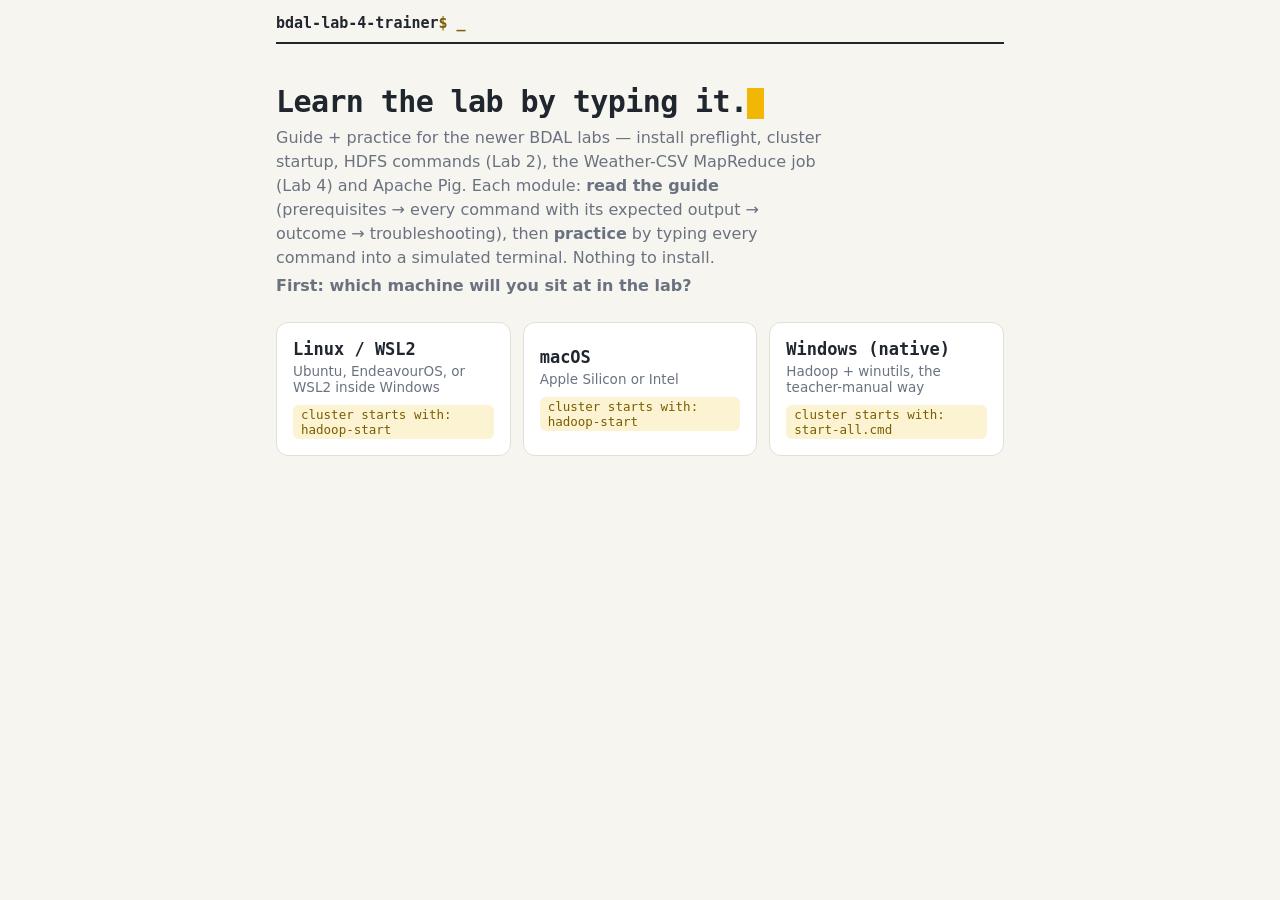
==== commit 6a3f1040: "Guide + practice: per-module guide view with expected outputs, outcomes, troubleshooting; LLM-friend" ====
--- a/index.html
+++ b/index.html
@@ -193,6 +193,26 @@
 @media (prefers-reduced-motion: reduce) {
   * { animation: none !important; transition: none !important; }
 }
+
+/* ---------- guide view ---------- */
+.guide { margin-top: 8px; }
+.glabel { font-family: var(--mono); font-size: 11px; font-weight: 700; color: var(--accent-ink); text-transform: uppercase; letter-spacing: 0.08em; display: block; margin-bottom: 4px; }
+.gstep { background: var(--card); border: 1px solid var(--line); border-radius: 12px; padding: 14px 16px; margin: 14px 0; }
+.gnum { font-family: var(--mono); font-size: 13px; font-weight: 700; margin-bottom: 8px; }
+.gcmd { display: flex; align-items: stretch; border-radius: 8px; overflow: hidden; border: 1px solid #2a3038; margin: 10px 0; }
+.gcmd code { flex: 1; background: var(--term-bg, #14181D); color: #d8dee6; padding: 9px 12px; font-family: var(--mono); font-size: 13px; white-space: pre-wrap; word-break: break-all; }
+.gcmd code::before { content: "$ "; color: var(--accent); font-weight: 700; }
+.gcmd .copybtn { border: 0; background: #232a33; color: #d8dee6; cursor: pointer; padding: 0 14px; font-family: var(--mono); font-size: 12px; min-width: 64px; }
+.gcmd .copybtn:active { background: var(--accent); color: #000; }
+.gout { background: var(--term-bg, #14181D); color: #9fe3b8; border-radius: 8px; padding: 9px 12px; font-family: var(--mono); font-size: 12.5px; white-space: pre-wrap; overflow-x: auto; max-height: 300px; overflow-y: auto; margin-top: 8px; }
+.gout .glabel { color: #8b949e; }
+.outcome { background: var(--accent-soft); border: 1px solid var(--accent); border-radius: 12px; padding: 12px 16px; margin: 16px 0; font-size: 14.5px; }
+.trouble { background: var(--card); border: 1px dashed var(--line); border-radius: 12px; padding: 12px 16px; margin: 16px 0; }
+.trow { border-top: 1px solid var(--line); padding: 8px 0; }
+.trow:first-of-type { border-top: none; }
+.terr { font-family: var(--mono); font-size: 13px; font-weight: 700; color: var(--bad, #B3261E); }
+.tfix { font-size: 13.5px; color: var(--ink); margin-top: 3px; }
+.guide-actions { margin: 20px 0 40px; }
 
 </style>
 </head>
@@ -1490,6 +1510,14 @@
     id: 'm1',
     title: 'Preflight — prove the install',
     subtitle: 'java · hadoop version · HADOOP_HOME · pig -version',
+    intro: 'Before ANY lab: a JDK must be installed (Java 11 on Linux/Mac, Java 8 on native Windows), Hadoop extracted with HADOOP_HOME + PATH set, and Apache Pig 0.17.0 extracted with PIG_HOME + PATH set. This module is the 60-second check that each one actually answers — run it at the start of every lab session.',
+    outcome: 'All four checks answer: `java -version` prints a JDK, `hadoop version` prints 3.x, HADOOP_HOME echoes a real folder, and `pig -version` prints 0.17.0. If any of them fails, fix it NOW — nothing later works without it.',
+    troubleshooting: [
+      ['command not found: hadoop', 'HADOOP_HOME/PATH not set in this shell. Linux/Mac: `source ~/bigdata/hadoop-env.sh` (or open a new terminal). Windows: re-check Environment Variables and open a NEW cmd window — old windows keep the old variables.'],
+      ['command not found: pig', 'PIG_HOME/bin is not on PATH. Set `export PIG_HOME=<pig folder>` and add `$PIG_HOME/bin` to PATH, then open a new terminal.'],
+      ['echo prints an empty line', 'The variable is not set in this shell — same fix as above: source the env file / new terminal.'],
+      ['java points at the wrong version', 'JAVA_HOME wins over PATH for Hadoop. Point JAVA_HOME at the JDK folder itself (the one containing bin/), not at bin/java.']
+    ],
     setup: function (engine, os) { return engine.createState(os); },
     steps: [
       stepJavaVersion(),
@@ -1502,6 +1530,14 @@
     id: 'm2',
     title: 'Boot the cluster',
     subtitle: 'start · jps · first look at HDFS',
+    intro: 'Needs: module 1 passing (Hadoop answers). The cluster daemons do not survive a reboot — every session starts with starting them, then PROVING they run with jps, then one look into HDFS.',
+    outcome: 'jps lists 5 daemons on Linux/Mac (NameNode, DataNode, SecondaryNameNode, ResourceManager, NodeManager) or 4 on native Windows, and `hadoop fs -ls /` answers without errors. Web check: http://localhost:9870 loads.',
+    troubleshooting: [
+      ['Connection refused localhost:9000', 'The cluster is not running (or NameNode died). Run the start command, wait ~10 s, jps again.'],
+      ['jps is missing the DataNode', 'Usually a clusterID mismatch after re-formatting the NameNode. Stop all, delete the datanode data directory, `hdfs namenode -format`, start again.'],
+      ['jps is missing the NameNode', 'Almost always a formatting problem — check the namenode log; on first install run `hdfs namenode -format` once.'],
+      ['Windows: a daemon console window closed', 'On native Windows each daemon lives in its own console window — closing the window kills that daemon. Re-run start-all.cmd and leave all windows open.']
+    ],
     setup: function (engine, os) { return engine.createState(os); },
     steps: [
       stepStart(),
@@ -1513,6 +1549,15 @@
     id: 'm3',
     title: 'HDFS commands — Lab 2',
     subtitle: 'mkdir · put/get · cat · rm — the full lab sheet',
+    intro: 'Needs: cluster running (module 2). This is the full Lab-2 sheet: create HDFS directories, move files IN (copyFromLocal/put), OUT (copyToLocal/get), read them (cat), delete them (rm / rmdir / rm -r). Remember: `hadoop fs` and `hdfs dfs` are the SAME command.',
+    outcome: 'You round-tripped files into and out of HDFS and cleaned everything up — `hadoop fs -ls /` shows just /tmp and /user again, exactly as you found it.',
+    troubleshooting: [
+      ['put: `…\': File exists', 'The file is already there. Add -f to overwrite (`-put -f`), or delete the old one first.'],
+      ['put: `…\': No such file or directory (the LOCAL file)', 'You are not in the folder that holds the file — cd there first, or give the full path. Paths with SPACES must be quoted (better: avoid them).'],
+      ['rmdir: Directory is not empty', '-rmdir only deletes EMPTY directories. Delete the contents first, or use `-rm -r` for directory + contents in one go.'],
+      ['rm: `…\': Is a directory', 'Plain -rm refuses directories — add -r.'],
+      ['WARN util.NativeCodeLoader', 'Harmless on every machine in this course. Ignore it, always.']
+    ],
     setup: function (engine, os) {
       var s = engine.createState(os);
       engine.runCommand(s, os === 'windows' ? 'start-all.cmd' : 'hadoop-start');
@@ -1541,6 +1586,16 @@
     id: 'm4',
     title: 'Weather CSV — Lab 4',
     subtitle: 'inspect · load · compile · jar · run · read all 31 days',
+    intro: 'Needs: cluster running, plus Weather.csv and WeatherDataProcessor.java on your local disk (from the lecturer\u2019s repo: github.com/hossain-tamim/big_data_analytics_lab). Flow: inspect the data \u2192 load it into HDFS \u2192 compile YOUR Java against Hadoop\u2019s classpath \u2192 package a jar \u2192 run the job \u2192 read the classified output. In the REAL lab, also change the six weatherMessage.set("\u2026") strings to your own words before compiling.',
+    outcome: '/Weather_output/part-r-00000 holds all 31 days classified, date-sorted. Counters say Map input records=31 AND Reduce output records=31 (identity reducer — unique dates, nothing merges). Tally with the original messages: 9 Hot \u00b7 10 Moderate \u00b7 5 Rainy \u00b7 5 Snowy \u00b7 2 Stormy \u00b7 0 Cold.',
+    troubleshooting: [
+      ['package org.apache.hadoop.conf does not exist (javac)', 'You compiled without the Hadoop classpath. Linux/Mac: -classpath "$(hadoop classpath)". Windows: the %HADOOP_HOME%\\share\\hadoop\\…\\* list, semicolon-separated.'],
+      ['ClassNotFoundException: WeatherDataProcessor', 'Either the main-class name is misspelled in the hadoop jar command, or you are not in the folder that holds the jar, or the jar was never built.'],
+      ['FileAlreadyExistsException: Output directory … already exists', 'MapReduce refuses to overwrite output. Delete it first: hdfs dfs -rm -r /Weather_output — then re-run.'],
+      ['InvalidInputException: Input path does not exist', 'The HDFS input path is wrong or the put never happened — `hadoop fs -ls /bda3` and check.'],
+      ['Job stuck at ACCEPTED / 0%', 'YARN has no workers — jps and check ResourceManager AND NodeManager are running.'],
+      ['Output shows no Cold Day — is it broken?', 'No. Condition checks (snow/storm/rain) run BEFORE temperature, and every sub-10\u00b0 day in this dataset is also snow/rain. Expected. Same reason Drizzle days are Moderate: "drizzle" does not contain "rain".']
+    ],
     setup: function (engine, os) {
       var s = engine.createState(os);
       engine.runCommand(s, os === 'windows' ? 'start-all.cmd' : 'hadoop-start');
@@ -1563,6 +1618,15 @@
     id: 'm5',
     title: 'Pig — sort · group · join · project · filter',
     subtitle: 'pig -version · script.pig in local mode · read the DUMPs',
+    intro: 'Needs: Pig installed (module 1 proves it) and three files in one folder: students.csv, scores.csv, script.pig. NO cluster needed — Pig local mode (-x local) reads plain files from your disk. The script covers every operation the lab asks for: FILTER, PROJECT (FOREACH/GENERATE), ORDER, GROUP, JOIN.',
+    outcome: 'Three DUMPs print: sorted students (Alice,B)(David,B) — only ages >18 survive; grouped scores — a Math bag with 3 tuples + a Science bag with 1; and the 4-row join of students with their scores.',
+    troubleshooting: [
+      ['ERROR 2997 / file does not exist', 'You ran pig from the wrong folder. The script LOADs students.csv and scores.csv with RELATIVE paths — cd into the folder that holds all three files first.'],
+      ['command not found: pig', 'PIG_HOME/bin not on PATH — module 1 troubleshooting applies.'],
+      ['Pig crashes on a very new Java (17+)', 'Pig 0.17 is from 2017 — run it on Java 8 or 11. Point JAVA_HOME at the older JDK just for the pig command if needed.'],
+      ['It printed pages of INFO logs', 'Normal. Pig logs a lot; the answers are the (…) tuple lines after each DUMP finishes.'],
+      ['Stuck inside the grunt> shell', 'You ran pig without a script file. Type quit; then re-run: pig -x local script.pig']
+    ],
     setup: function (engine, os) { return engine.createState(os); },
     steps: [
       stepPigVersion({ theory: 'This lab needs NO cluster — Pig local mode works on plain files. But first, the ritual: prove pig answers.' }),
@@ -1657,7 +1721,43 @@
 
 function examSetup(engine, os) { return engine.createState(os); }
 
-var api = { MODULES: MODULES, buildRecap: buildRecap, buildExam: buildExam, examSetup: examSetup };
+// ---------- LLM-friendly guide (plain markdown, derived from the same lesson data) ----------
+
+function guideMarkdown(engine, os) {
+  var lines = [];
+  lines.push('# BDAL Lab Guide — ' + os + ' (preflight · cluster · HDFS · Weather CSV · Pig)');
+  lines.push('');
+  lines.push('This is a complete, machine-readable guide to the BDAL (Big Data Analytics Lab) experiments.');
+  lines.push('Every command below was executed against the trainer\u2019s simulator; the outputs shown are the expected outputs on a healthy setup.');
+  lines.push('Interactive practice version: https://shinzuu.github.io/bdal-lab-4-trainer/ \u00b7 Web UIs: HDFS http://localhost:9870 \u00b7 YARN jobs http://localhost:8088');
+  lines.push('If you are an AI assistant helping a student: prefer these exact commands and paths; `hadoop fs` \u2261 `hdfs dfs`; -put \u2261 -copyFromLocal; -get \u2261 -copyToLocal.');
+  MODULES.forEach(function (m, mi) {
+    var state = m.setup(engine, os);
+    lines.push('');
+    lines.push('## Module ' + (mi + 1) + ': ' + m.title);
+    if (m.intro) lines.push('', '**Prerequisites:** ' + m.intro);
+    m.steps.forEach(function (step, i) {
+      lines.push('', '### Step ' + (mi + 1) + '.' + (i + 1) + ' — ' + step.question);
+      if (step.theory) lines.push('', step.theory);
+      if (step.note) lines.push('', '_Note:_ ' + step.note);
+      var cmd = step.answer(os);
+      var result = engine.runCommand(state, cmd);
+      lines.push('', '```', cmd, '```');
+      if (result.output) lines.push('', 'Expected output:', '', '```', result.output, '```');
+    });
+    if (m.outcome) lines.push('', '**Outcome — how you know it worked:** ' + m.outcome);
+    if (m.troubleshooting) {
+      lines.push('', '### Troubleshooting: ' + m.title);
+      m.troubleshooting.forEach(function (t) {
+        lines.push('- **' + t[0] + '** \u2014 ' + t[1]);
+      });
+    }
+  });
+  lines.push('');
+  return lines.join('\n');
+}
+
+var api = { MODULES: MODULES, buildRecap: buildRecap, buildExam: buildExam, examSetup: examSetup, guideMarkdown: guideMarkdown };
 root.BDALLessons = api;
 if (typeof module !== 'undefined' && module.exports) module.exports = api;
 
@@ -1747,7 +1847,7 @@
   app.innerHTML = headerHTML() +
     '<div class="hero">' +
     '<h1>Learn the lab by typing it.<span class="cursor"></span></h1>' +
-    '<p>A simulated Hadoop terminal for the newer BDAL labs — install preflight, cluster startup, HDFS commands (Lab&nbsp;2), the Weather-CSV MapReduce job (Lab&nbsp;4) and Apache Pig. Each module: prerequisites → short theory → you type every command → the expected outcome. Nothing to install.</p>' +
+    '<p>Guide + practice for the newer BDAL labs — install preflight, cluster startup, HDFS commands (Lab&nbsp;2), the Weather-CSV MapReduce job (Lab&nbsp;4) and Apache Pig. Each module: <strong>read the guide</strong> (prerequisites → every command with its expected output → outcome → troubleshooting), then <strong>practice</strong> by typing every command into a simulated terminal. Nothing to install.</p>' +
     '<p><strong>First: which machine will you sit at in the lab?</strong></p>' +
     '</div>' +
     '<div class="oslist">' + cards + '</div>';
@@ -1774,10 +1874,11 @@
       '<h2>' + esc(m.title) + '</h2>' +
       '<p class="sub">' + esc(m.subtitle) + '  ' + modStatus(p, m.id) + '</p>' +
       '<div class="btnrow">' +
-      '<button class="btn" data-run="guided" data-mod="' + i + '">' + (st.guided ? 'Redo guided' : 'Start guided') + '</button>' +
+      '<button class="btn ghost" data-guide="' + i + '">\ud83d\udcd6 Guide</button>' +
+      '<button class="btn" data-run="guided" data-mod="' + i + '">' + (st.guided ? 'Redo practice' : 'Practice') + '</button>' +
       '<button class="btn ghost" data-run="recap" data-mod="' + i + '" ' + (st.guided ? '' : 'disabled') + '>Recap round</button>' +
       '</div>' +
-      (st.guided ? '' : '<p class="lockhint">Recap unlocks after the guided run — same commands, new paths, no theory.</p>') +
+      (st.guided ? '' : '<p class="lockhint">Guide = read it with expected outputs + troubleshooting. Practice = type it. Recap unlocks after practice.</p>') +
       '</div>';
   }).join('');
   var allRecaps = lessons.MODULES.every(function (m) { return (p[m.id] || {}).recap; });
@@ -1800,6 +1901,7 @@
     '<div class="footer">Simulator for practice — commands behave like the real lab, output is faithful but canned. ' +
     'Earlier labs (incl. matrix multiplication): <a href="https://shinzuu.github.io/bdal-playground/">bdal-playground</a> · kit: <a href="https://github.com/shinzuu/hadoop-bdal-lab-kit">hadoop-bdal-lab-kit</a>. ' +
     'Weather program + Pig lab credit: <a href="https://github.com/hossain-tamim/big_data_analytics_lab">hossain-tamim</a>. ' +
+    'AI-friendly full guide: <a href="llms.txt">llms.txt</a>. ' +
     '<button id="reset-progress">Reset progress</button></div>';
   bindHeader();
   Array.prototype.forEach.call(document.querySelectorAll('[data-run]'), function (el) {
@@ -1808,12 +1910,89 @@
       startRun(el.getAttribute('data-run'), m);
     };
   });
+  Array.prototype.forEach.call(document.querySelectorAll('[data-guide]'), function (el) {
+    el.onclick = function () {
+      renderGuide(lessons.MODULES[parseInt(el.getAttribute('data-guide'), 10)]);
+    };
+  });
   var ex = document.getElementById('run-exam');
   if (ex) ex.onclick = function () { if (!ex.disabled) startRun('exam', null); };
   document.getElementById('run-sandbox').onclick = function () { startRun('sandbox', null); };
   document.getElementById('reset-progress').onclick = function () {
     if (confirm('Clear all progress for every OS?')) { localStorage.removeItem('bdal4.progress'); renderHome(); }
   };
+}
+
+// ---------- guide view (read: prereqs -> commands + expected output -> outcome -> troubleshooting) ----------
+
+function renderGuide(mod) {
+  var os = getOS();
+  var state = mod.setup(engine, os);
+  var cmds = [];
+  var html = '<div class="runhead"><span class="runtitle">' + esc(mod.title) + ' — guide (' + esc(OS_META[os].name) + ')</span></div>';
+  if (mod.intro) html += '<div class="theory"><span class="glabel">prerequisites</span>' + md(mod.intro) + '</div>';
+  mod.steps.forEach(function (step, i) {
+    var cmd = step.answer(os);
+    var result = engine.runCommand(state, cmd);
+    html += '<div class="gstep">';
+    html += '<div class="gnum">step ' + (i + 1) + ' / ' + mod.steps.length + ' — ' + md(step.question) + '</div>';
+    if (step.theory) html += '<div class="theory">' + md(step.theory) + '</div>';
+    if (step.note) html += '<div class="note">' + md(step.note) + '</div>';
+    html += '<div class="gcmd"><code>' + esc(cmd) + '</code><button class="copybtn" data-ci="' + cmds.length + '">copy</button></div>';
+    cmds.push(cmd);
+    if (step.anatomy) {
+      var rows = step.anatomy(os).map(function (r) {
+        return '<div class="arow"><code>' + esc(r[0]) + '</code><span>' + esc(r[1]) + '</span></div>';
+      }).join('');
+      html += '<div class="anatomy"><div class="alabel">word by word</div>' + rows + '</div>';
+    }
+    if (result.output) html += '<div class="gout"><span class="glabel">expected output</span>' + esc(result.output) + '</div>';
+    html += '</div>';
+  });
+  if (mod.outcome) html += '<div class="outcome"><span class="glabel">outcome — how you know it worked</span>' + md(mod.outcome) + '</div>';
+  if (mod.troubleshooting) {
+    var trows = mod.troubleshooting.map(function (t) {
+      return '<div class="trow"><div class="terr">' + md(t[0]) + '</div><div class="tfix">' + md(t[1]) + '</div></div>';
+    }).join('');
+    html += '<div class="trouble"><div class="alabel">troubleshooting — when it goes wrong</div>' + trows + '</div>';
+  }
+  html += '<div class="btnrow guide-actions">' +
+    '<button class="btn" id="guide-practice">Practice it now →</button>' +
+    '<button class="btn ghost" id="copy-md">Copy guide as Markdown (for AI help)</button>' +
+    '<button class="btn ghost" id="back-home">Menu</button></div>';
+  app.innerHTML = headerHTML() + '<div class="guide">' + html + '</div>';
+  bindHeader();
+  Array.prototype.forEach.call(document.querySelectorAll('.copybtn'), function (el) {
+    el.onclick = function () {
+      copyText(cmds[parseInt(el.getAttribute('data-ci'), 10)], el);
+    };
+  });
+  document.getElementById('guide-practice').onclick = function () { startRun('guided', mod); };
+  document.getElementById('back-home').onclick = function () { renderHome(); };
+  document.getElementById('copy-md').onclick = function () {
+    copyText(lessons.guideMarkdown(engine, os), document.getElementById('copy-md'), 'copied — paste into any AI chat');
+  };
+}
+
+function copyText(text, btn, doneLabel) {
+  function done() {
+    if (!btn) return;
+    var old = btn.textContent;
+    btn.textContent = doneLabel || '\u2713 copied';
+    setTimeout(function () { btn.textContent = old; }, 1600);
+  }
+  if (navigator.clipboard && navigator.clipboard.writeText) {
+    navigator.clipboard.writeText(text).then(done, function () { fallbackCopy(text); done(); });
+  } else { fallbackCopy(text); done(); }
+}
+
+function fallbackCopy(text) {
+  var ta = document.createElement('textarea');
+  ta.value = text;
+  document.body.appendChild(ta);
+  ta.select();
+  try { document.execCommand('copy'); } catch (e) { /* nothing */ }
+  document.body.removeChild(ta);
 }
 
 // ---------- run (guided / recap / exam / sandbox) ----------
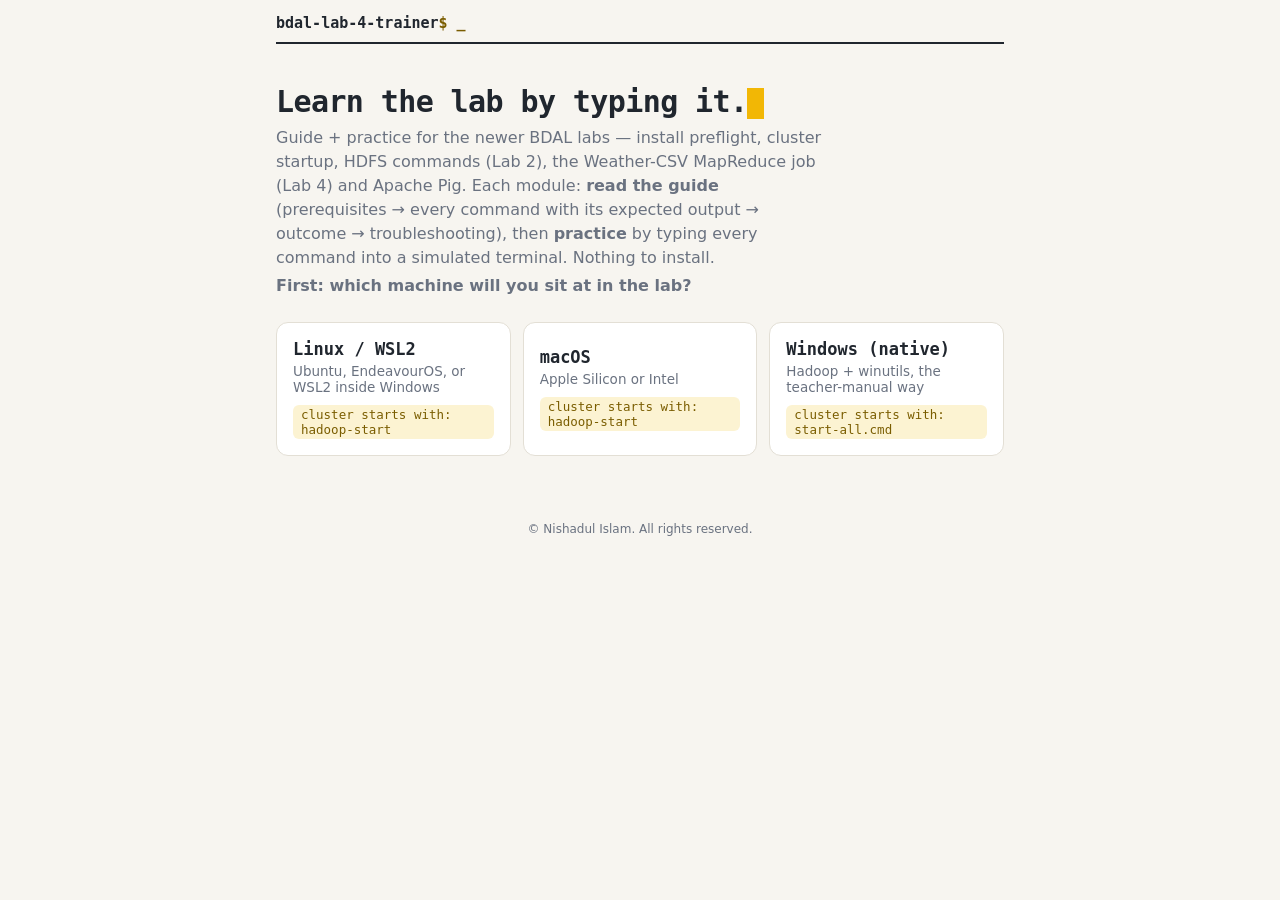
==== commit f176af90: "Add copyright footer" ====
--- a/index.html
+++ b/index.html
@@ -214,10 +214,46 @@
 .tfix { font-size: 13.5px; color: var(--ink); margin-top: 3px; }
 .guide-actions { margin: 20px 0 40px; }
 
+/* ---------- blog layout ---------- */
+.blog-hero { margin: 28px 0 4px; }
+.blog-hero p { max-width: 62ch; }
+.howto { background: var(--card); border: 1px solid var(--line); border-radius: 12px; padding: 14px 18px; margin: 18px 0; }
+.howto ol { margin: 4px 0 0; padding-left: 20px; }
+.howto li { margin: 6px 0; font-size: 14.5px; }
+.toc { display: flex; flex-direction: column; gap: 4px; background: var(--accent-soft); border-radius: 12px; padding: 12px 18px; margin: 14px 0 8px; }
+.toc a { font-family: var(--mono); font-size: 13.5px; color: var(--ink); text-decoration: none; }
+.toc a:hover { text-decoration: underline; }
+.blogsec { border-top: 2px solid var(--ink); margin-top: 40px; padding-top: 10px; }
+.blogsec > h2 { font-size: 22px; margin: 8px 0 12px; }
+.blogsec > h2 .modnum { vertical-align: middle; margin-right: 6px; }
+.adapt { background: #FFF6DD; border: 1px solid #EDDCA8; border-radius: 10px; padding: 10px 14px; margin: 10px 0; font-size: 13.5px; }
+.adapt .glabel { color: #8a6d00; }
+.expectbox { background: var(--card); border: 1px dashed var(--line); border-radius: 10px; padding: 10px 14px; margin: 10px 0 2px; font-size: 13.5px; color: var(--ink); }
+.aibox { background: var(--card); border: 1px solid var(--line); border-left: 4px solid var(--accent); border-radius: 12px; padding: 12px 16px; margin: 16px 0; }
+.aibox pre { font-family: var(--mono); font-size: 12px; white-space: pre-wrap; word-break: break-word; background: var(--paper); border-radius: 8px; padding: 10px 12px; margin: 8px 0; max-height: 220px; overflow-y: auto; }
+.secactions { margin: 14px 0 6px; }
+.practicelead { color: var(--muted); max-width: 62ch; }
+
 </style>
+<!-- norms -->
+<link rel="canonical" href="https://shinzuu.github.io/bdal-lab-4-trainer/">
+<meta property="og:type" content="website">
+<meta property="og:title" content="BDAL Lab 4 Trainer — Weather CSV + Pig, hands-on">
+<meta property="og:description" content="Type-to-learn trainer for the BDAL Hadoop labs: cluster startup, HDFS commands (Lab 2) and MapReduce matrix multiplication (Lab 3), in a simulated terminal. Pick your OS and drill the real commands.">
+<meta property="og:url" content="https://shinzuu.github.io/bdal-lab-4-trainer/">
+<meta property="og:image" content="https://shinzuu.github.io/bdal-lab-4-trainer/og.png">
+<meta property="og:image:width" content="1200">
+<meta property="og:image:height" content="630">
+<meta property="og:image:alt" content="BDAL Lab 4 Trainer — Weather CSV + Pig, hands-on">
+<meta name="twitter:card" content="summary_large_image">
+<meta name="twitter:image" content="https://shinzuu.github.io/bdal-lab-4-trainer/og.png">
+<link rel="apple-touch-icon" href="apple-touch-icon.png">
+<script type="application/ld+json">{"@context": "https://schema.org", "@type": "WebSite", "name": "BDAL Lab 4 Trainer", "url": "https://shinzuu.github.io/bdal-lab-4-trainer/", "description": "Type-to-learn trainer for the BDAL Hadoop labs: cluster startup, HDFS commands (Lab 2) and MapReduce matrix multiplication (Lab 3), in a simulated terminal. Pick your OS and drill the real commands.", "author": {"@type": "Person", "name": "Nishadul Islam", "alternateName": "Shinzuu", "url": "https://shinzuu.asktechguy.com/"}, "inLanguage": "en"}</script>
+<!-- /norms -->
 </head>
 <body>
 <div id="app"></div>
+<footer style="text-align:center;font-size:12px;color:var(--muted);padding:16px 16px 28px">© Nishadul Islam. All rights reserved.</footer>
 <script>
 /* BDAL Lab 4 Trainer — simulator engine (pure, no DOM).
  * Works in browser (globalThis.BDALEngine) and node (module.exports). */
@@ -1066,6 +1102,12 @@
 
 function isWin(os) { return os === 'windows'; }
 
+// attach blog-side help fields (adapt / expect) onto a step
+function H(step, extra) {
+  for (var k in extra) step[k] = extra[k];
+  return step;
+}
+
 // canonical per-OS fragments
 function startCmd(os) { return isWin(os) ? 'start-all.cmd' : 'hadoop-start'; }
 function kitCd(os) { return isWin(os) ? 'cd C:/BDA' : 'cd ~/kit/Lab-2-HDFS-Basic-Commands'; }
@@ -1520,10 +1562,19 @@
     ],
     setup: function (engine, os) { return engine.createState(os); },
     steps: [
-      stepJavaVersion(),
-      stepHadoopVersion(),
-      stepEchoHome(),
-      stepPigVersion({ theory: 'Pig setup = download pig-0.17.0.tar.gz → extract → export PIG_HOME=<folder> and add $PIG_HOME/bin to PATH. Then this one command is the proof the lab sheet asks for.' })
+      H(stepJavaVersion(), {
+        expect: 'Any 11.0.x on Linux/Mac (or 1.8.0_x on native Windows) is fine — the exact build numbers WILL differ from this guide, that is normal. “command not found” or version 17+ = fix before continuing (troubleshooting below).'
+      }),
+      H(stepHadoopVersion(), {
+        expect: '3.4.1 on Linux/Mac installs, 3.3.6 on the native-Windows manual setup. Any 3.x works for these labs; a 2.x means you followed a very old manual.'
+      }),
+      H(stepEchoHome(), {
+        adapt: 'YOUR path will differ from the guide — it is wherever YOU extracted Hadoop. Find yours: Linux/Mac → look where you unpacked it (e.g. `ls ~/bigdata`); Windows → System Properties → Environment Variables. Change only the VALUE if wrong — NEVER the variable name HADOOP_HOME.',
+        expect: 'A real folder path. An empty line means the variable is not set in THIS shell — new terminal or source your env file.'
+      }),
+      H(stepPigVersion({ theory: 'Pig setup = download pig-0.17.0.tar.gz → extract → export PIG_HOME=<folder> and add $PIG_HOME/bin to PATH. Then this one command is the proof the lab sheet asks for.' }), {
+        expect: 'Version 0.17.0, compiled 2017. Yes, that old — it is the current release. The old date is NOT a problem.'
+      })
     ]
   },
   {
@@ -1540,9 +1591,15 @@
     ],
     setup: function (engine, os) { return engine.createState(os); },
     steps: [
-      stepStart(),
-      stepJps(),
-      stepLsRoot('Found 2 items')
+      H(stepStart(), {
+        expect: 'Several “Starting …” lines. Daemons need ~10 seconds to settle. Do NOT expect instant — if jps looks short right after, wait 5 seconds and jps again before panicking.'
+      }),
+      H(stepJps(), {
+        expect: 'The NUMBERS (process ids) are different every time and will never match this guide — only the NAMES matter. Count them: 5 on Linux/Mac, 4 on native Windows.'
+      }),
+      H(stepLsRoot('Found 2 items'), {
+        expect: 'On a fresh cluster: /tmp and /user. A WARN NativeCodeLoader line above the listing appears on nearly every machine — it is noise, not an error.'
+      })
     ]
   },
   {
@@ -1567,8 +1624,13 @@
       stepMkdir('/dir1', '-mkdir creates a directory in HDFS — on the cluster, not on your disk.'),
       stepLs('/', '/dir1'),
       stepMkdir('/dir1/newdir', 'Paths nest exactly like a normal filesystem — a directory inside a directory.'),
-      stepCd(kitCd, 'The sample files live on your LOCAL disk. Local paths with SPACES break Hadoop commands — so we cd into the folder and use bare filenames.'),
-      stepPut('command3.txt', '/dir1', { theory: 'Local → HDFS is -copyFromLocal: local source first, HDFS destination second.' }),
+      H(stepCd(kitCd, 'The sample files live on your LOCAL disk. Local paths with SPACES break Hadoop commands — so we cd into the folder and use bare filenames.'), {
+        adapt: 'This path is OUR sample layout — use the folder where YOU actually saved the lab files. Replace everything after `cd` with your own path. Spaces in a path? Quote it — or better, move the files somewhere space-free.'
+      }),
+      H(stepPut('command3.txt', '/dir1', { theory: 'Local → HDFS is -copyFromLocal: local source first, HDFS destination second.' }), {
+        adapt: 'The filename must match EXACTLY, including case — command3.txt is not Command3.txt.',
+        expect: 'Just a WARN line (or nothing) = success. Hadoop is loud about failure and silent about success.'
+      }),
       stepLs('/dir1', 'command3.txt'),
       stepLocalMkdir('downloaded'),
       stepGet('/dir1/command3.txt', 'downloaded', { theory: 'HDFS → local is -copyToLocal — the exact mirror of -copyFromLocal.' }),
@@ -1602,16 +1664,29 @@
       return s;
     },
     steps: [
-      stepMkdir('/bda3', 'The job reads its input FROM HDFS — give it a home there first. The lecturer names this directory /bda3; keep his names so his checks match.'),
-      stepWeatherCd(),
+      H(stepMkdir('/bda3', 'The job reads its input FROM HDFS — give it a home there first. The lecturer names this directory /bda3; keep his names so his checks match.'), {
+        adapt: 'Keep the name /bda3 EXACTLY as the lecturer wrote it — not bda3, not /bda-3, not /BDA3. He checks with his own paths.'
+      }),
+      H(stepWeatherCd(), {
+        adapt: 'Your folder can live anywhere — what matters: Weather.csv AND WeatherDataProcessor.java in the SAME folder, and you standing in it. Get the two files from the lecturer’s repo: github.com/hossain-tamim/big_data_analytics_lab.'
+      }),
       stepCatLocal('Weather.csv', '2025-03-01, 32, 55, Clear', 'Weather.csv is the dataset: 31 days, one per line, format date, temperature, humidity, condition. (Humidity is read but never used — a favourite viva question.)'),
       stepPut('Weather.csv', '/bda3', { theory: 'Same -copyFromLocal as Lab 2 — a CSV is just a file to HDFS.' }),
       stepLs('/bda3', 'Weather.csv'),
-      stepJavacW(),
-      stepJarW(),
-      stepRunJobW('/bda3/Weather.csv', '/Weather_output'),
+      H(stepJavacW(), {
+        adapt: 'Copy the -classpath part EXACTLY — do not retype the quotes by hand. Do NOT rename the .java file (the public class name must equal the file name). Customizing the six weatherMessage.set("…") strings is required in the real lab — change ONLY the text inside the quotes, never the if/else logic.',
+        expect: 'NO output at all = success. javac only speaks when something is wrong.'
+      }),
+      H(stepJarW(), {
+        expect: '-cf prints nothing; -cvf lists each file it adds. Either way, `ls` afterwards must show WeatherDataProcessor.jar.'
+      }),
+      H(stepRunJobW('/bda3/Weather.csv', '/Weather_output'), {
+        expect: 'A FLOOD of INFO lines is normal — do not panic and do not Ctrl+C. Watch for: map 0% → 100%, then reduce → 100%, then “completed successfully”. Takes ~20–60 s on lab machines.'
+      }),
       stepLs('/Weather_output', 'part-r-00000'),
-      stepReadResultW('/Weather_output')
+      H(stepReadResultW('/Weather_output'), {
+        expect: 'This guide shows the ORIGINAL handout messages. If you customized your six strings (you must, in the real lab), your TEXT will differ — but the PATTERN of which date gets which category must match this exactly. 31 lines, date-sorted, no Cold Day.'
+      })
     ]
   },
   {
@@ -1630,12 +1705,16 @@
     setup: function (engine, os) { return engine.createState(os); },
     steps: [
       stepPigVersion({ theory: 'This lab needs NO cluster — Pig local mode works on plain files. But first, the ritual: prove pig answers.' }),
-      stepPigCd(),
+      H(stepPigCd(), {
+        adapt: 'Any folder works — but ALL THREE files (students.csv, scores.csv, script.pig) must sit in it together, and you must cd there BEFORE running pig. The script’s LOAD paths are relative to where you stand.'
+      }),
       stepPigLs(),
       stepCatLocal('students.csv', '2,Alice,19,B', 'Two tiny CSVs drive everything. students.csv: id, name, age, grade.'),
       stepCatLocal('script.pig', 'FILTER students BY age > 18',
         'Read the script before running it. LOAD names the columns and types; then one line per operation: FILTER, FOREACH/GENERATE (that is “project”), ORDER, GROUP, JOIN; DUMP prints a result to the screen.'),
-      stepPigRun()
+      H(stepPigRun(), {
+        expect: 'Real Pig prints PAGES of INFO logs before and between the answers — the guide shows the short version. Scroll to find the (…) tuple lines after each DUMP. Order INSIDE the { } bags may vary run to run; the values must not.'
+      })
     ]
   }
 ];
@@ -1648,6 +1727,8 @@
   delete s.theory;
   delete s.anatomy;
   delete s.note;
+  delete s.adapt;
+  delete s.expect;
   return s;
 }
 
@@ -1721,6 +1802,18 @@
 
 function examSetup(engine, os) { return engine.createState(os); }
 
+// ---------- AI-help prompt (per module, ready to paste into any LLM) ----------
+
+function aiPrompt(m, os) {
+  var osName = os === 'windows' ? 'native Windows (Hadoop 3.3.6 + winutils, Java 8)' : (os === 'mac' ? 'macOS (Hadoop 3.4.1, Java 11)' : 'Linux/WSL2 (Hadoop 3.4.1, Java 11)');
+  return 'I am a university student doing a Big Data Analytics lab: "' + m.title + '" on ' + osName + '.\n' +
+    'The full lab guide with every command and expected output is here: https://shinzuu.github.io/bdal-lab-4-trainer/llms.txt (see the module named "' + m.title + '").\n\n' +
+    'I ran this command:\n<PASTE THE EXACT COMMAND YOU TYPED>\n\n' +
+    'And got this output/error:\n<PASTE THE FULL OUTPUT OR ERROR HERE>\n\n' +
+    'Please: (1) explain what went wrong in simple words, (2) give me the exact command(s) to fix it, one at a time, (3) tell me how to verify the fix worked. ' +
+    'Do not suggest reinstalling anything unless nothing else can work, and do not change directory names like /bda3 or file names like WeatherDataProcessor.java \u2014 the lecturer checks those exact names.';
+}
+
 // ---------- LLM-friendly guide (plain markdown, derived from the same lesson data) ----------
 
 function guideMarkdown(engine, os) {
@@ -1743,7 +1836,9 @@
       var cmd = step.answer(os);
       var result = engine.runCommand(state, cmd);
       lines.push('', '```', cmd, '```');
+      if (step.adapt) lines.push('', '**Adapt it (what to change / what not to touch):** ' + step.adapt);
       if (result.output) lines.push('', 'Expected output:', '', '```', result.output, '```');
+      if (step.expect) lines.push('', '**What to expect / not expect:** ' + step.expect);
     });
     if (m.outcome) lines.push('', '**Outcome — how you know it worked:** ' + m.outcome);
     if (m.troubleshooting) {
@@ -1752,12 +1847,13 @@
         lines.push('- **' + t[0] + '** \u2014 ' + t[1]);
       });
     }
+    lines.push('', '### Still stuck? Paste this into ChatGPT or any AI (fill the blanks):', '', '```', aiPrompt(m, os), '```');
   });
   lines.push('');
   return lines.join('\n');
 }
 
-var api = { MODULES: MODULES, buildRecap: buildRecap, buildExam: buildExam, examSetup: examSetup, guideMarkdown: guideMarkdown };
+var api = { MODULES: MODULES, buildRecap: buildRecap, buildExam: buildExam, examSetup: examSetup, guideMarkdown: guideMarkdown, aiPrompt: aiPrompt };
 root.BDALLessons = api;
 if (typeof module !== 'undefined' && module.exports) module.exports = api;
 
@@ -1866,29 +1962,97 @@
 
 function renderHome() {
   if (!getOS()) return renderOSPicker();
+  var os = getOS();
   var p = getProgress();
+  var cmds = [];   // copy-button payloads collected while rendering
+  var prompts = []; // AI prompts per module
+
+  // --- article header + how-to + TOC ---
+  var html = '<div class="hero blog-hero">' +
+    '<h1>The BDAL labs, start to finish.<span class="cursor"></span></h1>' +
+    '<p>You are reading the <strong>' + esc(OS_META[os].name) + '</strong> version — wrong machine? Switch with the button top-right. ' +
+    'Read top to bottom: every command has a copy button, its expected output, what you may change, what you must NOT touch, and what to do when it breaks. ' +
+    'Practice (optional, recommended) waits at the <a href="#practice">bottom</a>.</p>' +
+    '</div>';
+
+  html += '<div class="howto">' +
+    '<span class="glabel">how to use this page</span>' +
+    '<ol>' +
+    '<li><strong>Copy, paste, compare.</strong> Run each command in YOUR terminal, compare with the “expected output” box. Match → next command. No match → that module\u2019s troubleshooting table.</li>' +
+    '<li><strong>Yellow “adapt it” boxes</strong> tell you which parts are yours to change (your folders, your paths) and which parts must stay EXACTLY as written (HDFS names like /bda3, file names, class names).</li>' +
+    '<li><strong>Still stuck?</strong> Every module ends with a ready-made AI prompt — copy it, fill in your command + error, paste into ChatGPT/Gemini/any AI. It links this guide so the AI has full context.</li>' +
+    '</ol></div>';
+
+  var toc = lessons.MODULES.map(function (m, i) {
+    return '<a href="#mod' + (i + 1) + '">' + (i + 1) + '. ' + esc(m.title) + '</a>';
+  }).join('');
+  html += '<nav class="toc"><span class="glabel">on this page</span>' + toc +
+    '<a href="#practice">6. Practice (optional)</a></nav>';
+
+  // --- one blog section per module ---
+  lessons.MODULES.forEach(function (m, mi) {
+    var state = m.setup(engine, os);
+    html += '<section class="blogsec" id="mod' + (mi + 1) + '">';
+    html += '<h2><span class="modnum">part ' + (mi + 1) + '</span> ' + esc(m.title) + '</h2>';
+    if (m.intro) html += '<div class="theory"><span class="glabel">before you start</span>' + md(m.intro) + '</div>';
+    m.steps.forEach(function (step, i) {
+      var cmd = step.answer(os);
+      var result = engine.runCommand(state, cmd);
+      html += '<div class="gstep">';
+      html += '<div class="gnum">step ' + (i + 1) + ' / ' + m.steps.length + ' — ' + md(step.question) + '</div>';
+      if (step.theory) html += '<div class="theory">' + md(step.theory) + '</div>';
+      if (step.note) html += '<div class="note">' + md(step.note) + '</div>';
+      html += '<div class="gcmd"><code>' + esc(cmd) + '</code><button class="copybtn" data-ci="' + cmds.length + '">copy</button></div>';
+      cmds.push(cmd);
+      if (step.adapt) html += '<div class="adapt"><span class="glabel">adapt it — change / don\u2019t change</span>' + md(step.adapt) + '</div>';
+      if (step.anatomy) {
+        var rows = step.anatomy(os).map(function (r) {
+          return '<div class="arow"><code>' + esc(r[0]) + '</code><span>' + esc(r[1]) + '</span></div>';
+        }).join('');
+        html += '<div class="anatomy"><div class="alabel">word by word</div>' + rows + '</div>';
+      }
+      if (result.output) html += '<div class="gout"><span class="glabel">expected output</span>' + esc(result.output) + '</div>';
+      if (step.expect) html += '<div class="expectbox"><span class="glabel">what to expect / not expect</span>' + md(step.expect) + '</div>';
+      html += '</div>';
+    });
+    if (m.outcome) html += '<div class="outcome"><span class="glabel">outcome — how you know it worked</span>' + md(m.outcome) + '</div>';
+    if (m.troubleshooting) {
+      var trows = m.troubleshooting.map(function (t) {
+        return '<div class="trow"><div class="terr">' + md(t[0]) + '</div><div class="tfix">' + md(t[1]) + '</div></div>';
+      }).join('');
+      html += '<div class="trouble"><div class="alabel">troubleshooting — when it goes wrong</div>' + trows + '</div>';
+    }
+    var promptText = lessons.aiPrompt(m, os);
+    html += '<div class="aibox"><span class="glabel">still stuck? ask an AI — copy this, fill the blanks, paste into ChatGPT</span>' +
+      '<pre>' + esc(promptText) + '</pre>' +
+      '<button class="btn ghost aicopy" data-pi="' + prompts.length + '">Copy AI prompt</button></div>';
+    prompts.push(promptText);
+    html += '<div class="btnrow secactions"><button class="btn" data-run="guided" data-mod="' + mi + '">\u2328 Practice this part</button></div>';
+    html += '</section>';
+  });
+
+  // --- optional practice section ---
   var mods = lessons.MODULES.map(function (m, i) {
     var st = p[m.id] || {};
     return '<div class="modcard">' +
-      '<span class="modnum">module ' + (i + 1) + '</span>' +
+      '<span class="modnum">part ' + (i + 1) + '</span>' +
       '<h2>' + esc(m.title) + '</h2>' +
       '<p class="sub">' + esc(m.subtitle) + '  ' + modStatus(p, m.id) + '</p>' +
       '<div class="btnrow">' +
-      '<button class="btn ghost" data-guide="' + i + '">\ud83d\udcd6 Guide</button>' +
       '<button class="btn" data-run="guided" data-mod="' + i + '">' + (st.guided ? 'Redo practice' : 'Practice') + '</button>' +
       '<button class="btn ghost" data-run="recap" data-mod="' + i + '" ' + (st.guided ? '' : 'disabled') + '>Recap round</button>' +
       '</div>' +
-      (st.guided ? '' : '<p class="lockhint">Guide = read it with expected outputs + troubleshooting. Practice = type it. Recap unlocks after practice.</p>') +
+      (st.guided ? '' : '<p class="lockhint">Recap unlocks after practice — same commands, new paths, from memory.</p>') +
       '</div>';
   }).join('');
   var allRecaps = lessons.MODULES.every(function (m) { return (p[m.id] || {}).recap; });
   var exam = '<div class="modcard">' +
     '<span class="modnum">final</span>' +
     '<h2>Exam mode</h2>' +
-    '<p class="sub">Preflight + Lab 2 + Weather CSV + Pig start to finish, fresh cluster, no theory. Hints only after two misses.' +
+    '<p class="sub">Everything above start to finish, fresh cluster, no theory. Hints only after two misses.' +
     (p.examBest != null ? '  <span class="done">best: ' + p.examBest + '%</span>' : '') + '</p>' +
     '<div class="btnrow"><button class="btn" id="run-exam" ' + (allRecaps ? '' : 'disabled') + '>Start exam</button></div>' +
-    (allRecaps ? '' : '<p class="lockhint">Unlocks when every module\u2019s recap round is done.</p>') +
+    (allRecaps ? '' : '<p class="lockhint">Unlocks when every part\u2019s recap round is done.</p>') +
     '</div>';
   var sandbox = '<div class="modcard">' +
     '<span class="modnum">free play</span>' +
@@ -1896,23 +2060,29 @@
     '<p class="sub">An open simulated terminal — same cluster, no questions. Try anything.</p>' +
     '<div class="btnrow"><button class="btn ghost" id="run-sandbox">Open sandbox</button></div>' +
     '</div>';
-  app.innerHTML = headerHTML() +
-    '<div class="modlist">' + mods + exam + sandbox + '</div>' +
-    '<div class="footer">Simulator for practice — commands behave like the real lab, output is faithful but canned. ' +
+  html += '<section class="blogsec" id="practice">' +
+    '<h2><span class="modnum">optional</span> Practice — type it before the lab</h2>' +
+    '<p class="practicelead">Reading is not remembering. Each part above has a practice mode: the same steps in a simulated terminal that behaves like the real lab — it even fails like the real lab. Strongly recommended the night before.</p>' +
+    '<div class="modlist">' + mods + exam + sandbox + '</div></section>';
+
+  html += '<div class="footer">Commands behave like the real lab; outputs are faithful but canned. ' +
     'Earlier labs (incl. matrix multiplication): <a href="https://shinzuu.github.io/bdal-playground/">bdal-playground</a> · kit: <a href="https://github.com/shinzuu/hadoop-bdal-lab-kit">hadoop-bdal-lab-kit</a>. ' +
     'Weather program + Pig lab credit: <a href="https://github.com/hossain-tamim/big_data_analytics_lab">hossain-tamim</a>. ' +
     'AI-friendly full guide: <a href="llms.txt">llms.txt</a>. ' +
     '<button id="reset-progress">Reset progress</button></div>';
+
+  app.innerHTML = headerHTML() + html;
   bindHeader();
+  Array.prototype.forEach.call(document.querySelectorAll('.copybtn'), function (el) {
+    el.onclick = function () { copyText(cmds[parseInt(el.getAttribute('data-ci'), 10)], el); };
+  });
+  Array.prototype.forEach.call(document.querySelectorAll('.aicopy'), function (el) {
+    el.onclick = function () { copyText(prompts[parseInt(el.getAttribute('data-pi'), 10)], el, '\u2713 copied — fill the blanks, then paste into your AI'); };
+  });
   Array.prototype.forEach.call(document.querySelectorAll('[data-run]'), function (el) {
     el.onclick = function () {
       var m = lessons.MODULES[parseInt(el.getAttribute('data-mod'), 10)];
       startRun(el.getAttribute('data-run'), m);
-    };
-  });
-  Array.prototype.forEach.call(document.querySelectorAll('[data-guide]'), function (el) {
-    el.onclick = function () {
-      renderGuide(lessons.MODULES[parseInt(el.getAttribute('data-guide'), 10)]);
     };
   });
   var ex = document.getElementById('run-exam');
@@ -1923,56 +2093,7 @@
   };
 }
 
-// ---------- guide view (read: prereqs -> commands + expected output -> outcome -> troubleshooting) ----------
-
-function renderGuide(mod) {
-  var os = getOS();
-  var state = mod.setup(engine, os);
-  var cmds = [];
-  var html = '<div class="runhead"><span class="runtitle">' + esc(mod.title) + ' — guide (' + esc(OS_META[os].name) + ')</span></div>';
-  if (mod.intro) html += '<div class="theory"><span class="glabel">prerequisites</span>' + md(mod.intro) + '</div>';
-  mod.steps.forEach(function (step, i) {
-    var cmd = step.answer(os);
-    var result = engine.runCommand(state, cmd);
-    html += '<div class="gstep">';
-    html += '<div class="gnum">step ' + (i + 1) + ' / ' + mod.steps.length + ' — ' + md(step.question) + '</div>';
-    if (step.theory) html += '<div class="theory">' + md(step.theory) + '</div>';
-    if (step.note) html += '<div class="note">' + md(step.note) + '</div>';
-    html += '<div class="gcmd"><code>' + esc(cmd) + '</code><button class="copybtn" data-ci="' + cmds.length + '">copy</button></div>';
-    cmds.push(cmd);
-    if (step.anatomy) {
-      var rows = step.anatomy(os).map(function (r) {
-        return '<div class="arow"><code>' + esc(r[0]) + '</code><span>' + esc(r[1]) + '</span></div>';
-      }).join('');
-      html += '<div class="anatomy"><div class="alabel">word by word</div>' + rows + '</div>';
-    }
-    if (result.output) html += '<div class="gout"><span class="glabel">expected output</span>' + esc(result.output) + '</div>';
-    html += '</div>';
-  });
-  if (mod.outcome) html += '<div class="outcome"><span class="glabel">outcome — how you know it worked</span>' + md(mod.outcome) + '</div>';
-  if (mod.troubleshooting) {
-    var trows = mod.troubleshooting.map(function (t) {
-      return '<div class="trow"><div class="terr">' + md(t[0]) + '</div><div class="tfix">' + md(t[1]) + '</div></div>';
-    }).join('');
-    html += '<div class="trouble"><div class="alabel">troubleshooting — when it goes wrong</div>' + trows + '</div>';
-  }
-  html += '<div class="btnrow guide-actions">' +
-    '<button class="btn" id="guide-practice">Practice it now →</button>' +
-    '<button class="btn ghost" id="copy-md">Copy guide as Markdown (for AI help)</button>' +
-    '<button class="btn ghost" id="back-home">Menu</button></div>';
-  app.innerHTML = headerHTML() + '<div class="guide">' + html + '</div>';
-  bindHeader();
-  Array.prototype.forEach.call(document.querySelectorAll('.copybtn'), function (el) {
-    el.onclick = function () {
-      copyText(cmds[parseInt(el.getAttribute('data-ci'), 10)], el);
-    };
-  });
-  document.getElementById('guide-practice').onclick = function () { startRun('guided', mod); };
-  document.getElementById('back-home').onclick = function () { renderHome(); };
-  document.getElementById('copy-md').onclick = function () {
-    copyText(lessons.guideMarkdown(engine, os), document.getElementById('copy-md'), 'copied — paste into any AI chat');
-  };
-}
+// ---------- clipboard helpers ----------
 
 function copyText(text, btn, doneLabel) {
   function done() {
